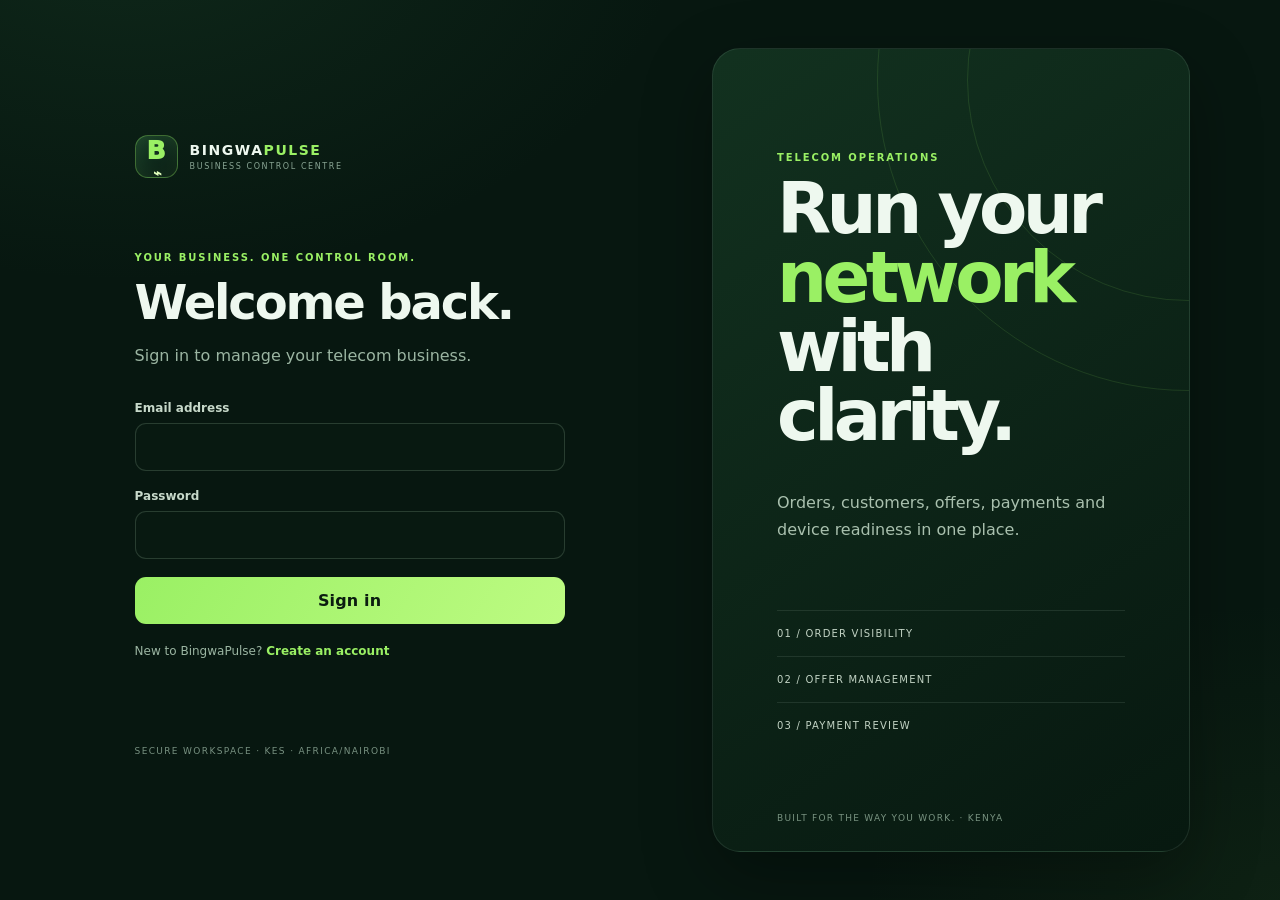
==== web/index.html @ 3e3c14e1 "Add SiteLink management navigation" ====
<!doctype html>
<html lang="en">
<head>
  <meta charset="utf-8">
  <meta name="viewport" content="width=device-width, initial-scale=1">
  <meta name="theme-color" content="#081c16">
  <meta name="description" content="BingwaPulse telecom business management dashboard">
  <title>BingwaPulse - Business Control Centre</title>
  <link rel="stylesheet" href="./app.css">
  <script type="module" src="./app.js"></script>
</head>
<body>
  <main id="authGate" class="auth-wrap">
    <section class="auth-card">
      <div class="brand"><div class="brand-icon">B<span>⌁</span></div><div><strong>BINGWA<span>PULSE</span></strong><small>BUSINESS CONTROL CENTRE</small></div></div>
      <p class="eyebrow">YOUR BUSINESS. ONE CONTROL ROOM.</p>
      <h1 id="authTitle">Welcome back.</h1>
      <p id="authDescription" class="muted">Sign in to manage your telecom business.</p>
      <form id="authForm" class="form-stack">
        <label>Email address<input id="authEmail" type="email" autocomplete="email" required></label>
        <label>Password<input id="authPassword" type="password" minlength="8" autocomplete="current-password" required></label>
        <button id="authSubmit" class="button primary wide" type="submit">Sign in</button>
      </form>
      <p class="auth-switch"><span id="authSwitchText">New to BingwaPulse?</span> <button id="authSwitch" class="text-button" type="button">Create an account</button></p>
      <p id="authMessage" class="form-message" role="status"></p>
      <p class="auth-foot">SECURE WORKSPACE · KES · AFRICA/NAIROBI</p>
    </section>
    <aside class="auth-aside">
      <span class="eyebrow">TELECOM OPERATIONS</span>
      <h2>Run your <em>network</em><br>with clarity.</h2>
      <p>Orders, customers, offers, payments and device readiness in one place.</p>
      <div class="aside-points"><span>01 / ORDER VISIBILITY</span><span>02 / OFFER MANAGEMENT</span><span>03 / PAYMENT REVIEW</span></div>
      <small>BUILT FOR THE WAY YOU WORK. · KENYA</small>
    </aside>
  </main>

  <section id="workspaceGate" class="workspace-wrap" hidden>
    <div class="workspace-card">
      <div class="brand"><div class="brand-icon">B<span>⌁</span></div><div><strong>BINGWA<span>PULSE</span></strong><small>BUSINESS CONTROL CENTRE</small></div></div>
      <p class="eyebrow">FIRST-TIME SETUP</p>
      <h1>Create your business workspace.</h1>
      <p class="muted">This creates your private business space in the existing BingwaPulse database. Your account becomes its owner.</p>
      <form id="workspaceForm" class="form-stack">
        <label>Business name<input id="businessName" type="text" minlength="2" maxlength="120" placeholder="Gabriel’s Internet Services" required></label>
        <button class="button primary wide" type="submit">Create business workspace</button>
      </form>
      <p id="workspaceMessage" class="form-message" role="status"></p>
      <button id="workspaceSignOut" class="text-button" type="button">Sign out</button>
    </div>
  </section>

  <div id="appShell" class="app-shell" hidden>
    <aside class="sidebar">
      <div class="brand sidebar-brand"><div class="brand-icon">B<span>⌁</span></div><div><strong>BINGWA<span>PULSE</span></strong><small>CONTROL CENTRE</small></div></div>
      <p class="side-label">WORKSPACE</p>
      <div id="sidebarBusiness" class="sidebar-business">Loading workspace…</div>
      <nav class="side-nav">
        <button class="nav-item active" data-page="overview">◫ <span>Overview</span></button>
        <button class="nav-item" data-page="orders">↗ <span>Orders</span><b id="navOrderCount">—</b></button>
        <button class="nav-item" data-page="offers">◇ <span>Offers</span></button>
        <button class="nav-item" data-page="customers">◎ <span>Customers</span></button>
        <button class="nav-item" data-page="payments">▤ <span>Payments</span></button>
        <button class="nav-item" data-page="automation">⌁ <span>Automation</span></button>
        <button class="nav-item" data-page="sitelinks">↗ <span>SiteLink</span></button>
      </nav>
      <div class="sidebar-bottom">
        <div class="security-note"><i></i><div><b>Protected workspace</b><small>Supabase access controls</small></div></div>
        <button id="signOutButton" class="signout-button" type="button">↪ Sign out</button>
        <small class="version">BINGWAPULSE WEB · 1.0</small>
      </div>
    </aside>
    <section class="main-column">
      <header class="topbar">
        <div><p class="eyebrow" id="pageEyebrow">BUSINESS OVERVIEW</p><h1 id="pageTitle">Overview</h1></div>
        <div class="topbar-right"><span class="connection-status"><i></i> DATABASE CONNECTED</span><span class="user-chip" id="userEmail">Account</span></div>
      </header>
      <main id="pageContent" class="page-content"><p class="muted">Loading your workspace…</p></main>
      <footer class="main-footer">BINGWAPULSE <span>PAYMENT EVIDENCE IS REVIEWED BEFORE FULFILMENT · NO AUTOMATIC USSD PURCHASES</span></footer>
    </section>
  </div>

  <dialog id="modal" class="modal"><form method="dialog" class="modal-x"><button aria-label="Close">×</button></form><div id="modalContent"></div></dialog>
  <div id="toast" class="toast" role="status" aria-live="polite"></div>
</body>
</html>
---- web/app.css ----
:root{color-scheme:dark;--bg:#071710;--panel:#0d2119;--panel2:#10271e;--line:rgba(197,229,205,.11);--text:#eef8ef;--muted:#9bb5a2;--green:#9af064;--lime:#c8fb83;--danger:#ff8f83;--amber:#f5c66b;--shadow:0 24px 70px rgba(0,0,0,.32);font-family:Inter,ui-sans-serif,system-ui,-apple-system,BlinkMacSystemFont,"Segoe UI",sans-serif}*{box-sizing:border-box}body{margin:0;min-height:100vh;background:radial-gradient(900px 600px at 10% -10%,rgba(50,118,72,.18),transparent 62%),radial-gradient(700px 500px at 100% 100%,rgba(93,151,59,.08),transparent 60%),var(--bg);color:var(--text)}button,input,select,textarea{font:inherit}button{cursor:pointer}button:disabled{cursor:not-allowed;opacity:.55}[hidden]{display:none!important}.muted{color:var(--muted);line-height:1.65}.eyebrow{font-size:10px;font-weight:800;letter-spacing:.19em;color:var(--green);margin:0 0 12px}.brand{display:flex;align-items:center;gap:12px}.brand-icon{width:43px;height:43px;border-radius:13px;background:linear-gradient(145deg,#173c27,#091a13);border:1px solid rgba(154,240,100,.36);display:grid;place-items:center;color:var(--green);font-weight:950;font-size:25px;position:relative;box-shadow:inset 0 0 18px rgba(154,240,100,.08)}.brand-icon span{font-size:14px;margin-left:2px;color:#e2ffbd}.brand strong{display:block;font-size:14px;letter-spacing:.11em}.brand strong span{color:var(--green)}.brand small{display:block;font-size:8px;letter-spacing:.2em;color:#88a493;margin-top:4px}.auth-wrap{min-height:100vh;display:grid;grid-template-columns:minmax(360px,520px) minmax(380px,1fr);gap:clamp(30px,8vw,120px);align-items:center;max-width:1380px;margin:auto;padding:48px clamp(24px,7vw,110px)}.auth-card{width:100%;max-width:430px;margin:auto}.auth-card .brand{margin-bottom:74px}.auth-card h1,.workspace-card h1{font-size:clamp(34px,4vw,48px);letter-spacing:-.045em;margin:0 0 12px;line-height:1.05}.auth-card>.eyebrow{margin-bottom:14px}.form-stack{display:grid;gap:18px;margin-top:32px}.form-stack label,.modal-form label{display:grid;gap:8px;color:#c7d9ca;font-size:12px;font-weight:650}.form-stack input,.modal-form input,.modal-form select,.modal-form textarea{width:100%;border:1px solid rgba(180,220,190,.18);background:#081911;color:var(--text);border-radius:11px;padding:14px 15px;outline:none;min-height:48px}.form-stack input:focus,.modal-form input:focus,.modal-form select:focus,.modal-form textarea:focus{border-color:var(--green);box-shadow:0 0 0 3px rgba(154,240,100,.08)}.button{border:0;border-radius:11px;padding:14px 18px;font-weight:850;letter-spacing:.01em;transition:transform .15s,filter .15s}.button:hover{filter:brightness(1.08);transform:translateY(-1px)}.primary{background:linear-gradient(120deg,var(--green),#bdfb82);color:#0b1d10}.wide{width:100%}.auth-switch{font-size:12px;color:var(--muted);margin-top:20px}.text-button{border:0;background:none;padding:0;color:var(--green);font-size:12px;font-weight:800}.form-message{min-height:18px;font-size:12px;color:var(--amber);line-height:1.5}.form-message.error{color:var(--danger)}.form-message.success{color:var(--green)}.auth-foot{margin-top:58px;font-size:9px;letter-spacing:.15em;color:#789181}.auth-aside{min-height:560px;align-self:stretch;border:1px solid var(--line);border-radius:28px;background:linear-gradient(145deg,rgba(20,54,34,.86),rgba(7,24,16,.86));padding:clamp(30px,5vw,70px);display:flex;flex-direction:column;justify-content:center;position:relative;overflow:hidden;box-shadow:var(--shadow)}.auth-aside:before,.auth-aside:after{content:"";position:absolute;border:1px solid rgba(154,240,100,.12);border-radius:50%;width:440px;height:440px;right:-220px;top:-190px}.auth-aside:after{width:620px;height:620px;right:-310px;top:-280px}.auth-aside>*{position:relative;z-index:1}.auth-aside h2{font-size:clamp(42px,5.5vw,76px);letter-spacing:-.065em;line-height:.98;margin:0 0 22px}.auth-aside h2 em{font-style:normal;color:var(--green)}.auth-aside>p:not(.eyebrow){color:#a9c0ae;max-width:360px;line-height:1.7}.aside-points{display:grid;gap:0;margin-top:50px;max-width:360px}.aside-points span{padding:17px 0;border-top:1px solid var(--line);font-size:10px;letter-spacing:.12em;color:#c2d3c4}.auth-aside>small{position:absolute;bottom:28px;left:clamp(30px,5vw,70px);font-size:9px;letter-spacing:.14em;color:#799381}.workspace-wrap{min-height:100vh;display:grid;place-items:center;padding:24px}.workspace-card{width:min(100%,480px);padding:38px;border:1px solid var(--line);border-radius:24px;background:linear-gradient(150deg,#10271d,#0a1b13);box-shadow:var(--shadow)}.workspace-card .brand{margin-bottom:52px}.workspace-card .eyebrow{margin-bottom:12px}.workspace-card .form-stack{margin-top:27px}.app-shell{min-height:100vh;display:grid;grid-template-columns:250px minmax(0,1fr)}.sidebar{position:sticky;top:0;height:100vh;min-height:620px;padding:28px 17px 20px;border-right:1px solid var(--line);background:rgba(5,20,13,.88);display:flex;flex-direction:column}.sidebar-brand{padding:0 5px 33px}.sidebar-brand .brand-icon{width:39px;height:39px}.sidebar-brand strong{font-size:12px}.sidebar-brand small{font-size:7px}.side-label{margin:0 7px 9px;color:#6f8977;font-size:9px;letter-spacing:.16em;font-weight:800}.sidebar-business{padding:11px 12px;border:1px solid var(--line);border-radius:9px;background:rgba(255,255,255,.025);font-size:12px;font-weight:750;overflow-wrap:anywhere;margin-bottom:27px}.side-nav{display:grid;gap:5px}.nav-item{display:flex;align-items:center;gap:13px;text-align:left;border:1px solid transparent;background:transparent;color:#9cb4a2;border-radius:10px;padding:12px 12px;font-size:12px;font-weight:650}.nav-item:hover{background:rgba(255,255,255,.035);color:var(--text)}.nav-item.active{background:linear-gradient(90deg,rgba(154,240,100,.14),rgba(154,240,100,.035));border-color:rgba(154,240,100,.12);color:var(--green)}.nav-item>span{flex:1}.nav-item b,.nav-item>span+ b{font-size:10px;color:#859e8c}.sidebar-bottom{margin-top:auto}.security-note{border:1px solid var(--line);background:rgba(255,255,255,.025);border-radius:10px;padding:12px;display:flex;align-items:center;gap:10px}.security-note i,.connection-status i{width:7px;height:7px;border-radius:50%;background:var(--green);box-shadow:0 0 12px rgba(154,240,100,.65)}.security-note b{display:block;font-size:10px}.security-note small{display:block;color:#809b89;font-size:9px;margin-top:4px}.signout-button{width:100%;margin-top:13px;text-align:left;background:none;border:0;color:#9eb6a4;padding:11px;font-size:11px}.signout-button:hover{color:var(--danger)}.version{display:block;color:#526d5b;font-size:8px;letter-spacing:.13em;padding:12px 11px}.main-column{min-width:0;display:flex;flex-direction:column;min-height:100vh}.topbar{height:102px;padding:0 clamp(22px,4vw,58px);border-bottom:1px solid var(--line);display:flex;align-items:center;justify-content:space-between;gap:20px;background:rgba(7,23,16,.45)}.topbar .eyebrow{margin-bottom:7px}.topbar h1{font-size:24px;margin:0;letter-spacing:-.04em}.topbar-right{display:flex;align-items:center;gap:20px}.connection-status{display:flex;align-items:center;gap:8px;color:#88a493;font-size:9px;letter-spacing:.12em;font-weight:800}.user-chip{display:flex;align-items:center;gap:9px;padding:8px 12px;border:1px solid var(--line);border-radius:30px;color:#c8dacb;font-size:10px;background:rgba(255,255,255,.025);max-width:250px;overflow:hidden;text-overflow:ellipsis}.page-content{padding:clamp(20px,3vw,40px) clamp(20px,4vw,58px);flex:1;min-width:0}.main-footer{padding:17px clamp(22px,4vw,58px);border-top:1px solid var(--line);color:#708a78;display:flex;align-items:center;justify-content:space-between;gap:18px;font-size:8px;letter-spacing:.13em}.main-footer span{text-align:right}.stat-grid{display:grid;grid-template-columns:repeat(4,minmax(0,1fr));gap:14px}.stat-card,.panel,.table-panel{border:1px solid var(--line);border-radius:15px;background:linear-gradient(145deg,rgba(16,40,29,.88),rgba(9,26,18,.9));box-shadow:0 12px 36px rgba(0,0,0,.12)}.stat-card{padding:20px}.stat-label{font-size:9px;letter-spacing:.13em;color:#91aa98;font-weight:800}.stat-value{font-size:30px;letter-spacing:-.05em;font-weight:800;margin-top:12px}.stat-note{font-size:10px;color:#789181;margin-top:6px}.section-heading{display:flex;justify-content:space-between;align-items:end;gap:18px;margin:31px 0 14px}.section-heading h2,.panel h2{font-size:16px;margin:0;letter-spacing:-.025em}.section-heading p{font-size:11px;color:var(--muted);margin:6px 0 0}.panel{padding:20px;margin-top:18px}.panel-head{display:flex;align-items:center;justify-content:space-between;gap:12px;margin-bottom:16px}.panel-head p{margin:6px 0 0;color:var(--muted);font-size:11px}.button.small{padding:10px 13px;font-size:10px}.button.outline{background:transparent;border:1px solid rgba(154,240,100,.28);color:var(--green)}.button.subtle{background:rgba(255,255,255,.05);border:1px solid var(--line);color:#cfdecf}.table-panel{overflow:hidden;margin-top:16px}.table-top{padding:19px 20px 13px;display:flex;justify-content:space-between;align-items:center;gap:12px}.table-top h2{font-size:14px;margin:0}.table-top p{font-size:10px;color:var(--muted);margin:5px 0 0}.table-scroll{width:100%;overflow:auto}table{border-collapse:collapse;width:100%;min-width:620px;text-align:left}th{font-size:8px;letter-spacing:.13em;color:#809a88;text-transform:uppercase;font-weight:800;padding:11px 16px;border-top:1px solid var(--line);border-bottom:1px solid var(--line);white-space:nowrap}td{font-size:10px;color:#d2e1d3;padding:13px 16px;border-bottom:1px solid rgba(197,229,205,.07);white-space:nowrap}tbody tr:last-child td{border-bottom:0}tbody tr:hover{background:rgba(255,255,255,.02)}.pill{display:inline-flex;align-items:center;gap:6px;border-radius:30px;padding:5px 8px;background:rgba(255,255,255,.055);border:1px solid var(--line);font-size:8px;text-transform:uppercase;letter-spacing:.06em;color:#c8d9ca}.pill.good{color:var(--green);border-color:rgba(154,240,100,.2);background:rgba(154,240,100,.07)}.pill.warn{color:var(--amber);border-color:rgba(245,198,107,.2);background:rgba(245,198,107,.07)}.pill.bad{color:var(--danger);border-color:rgba(255,143,131,.2);background:rgba(255,143,131,.07)}.empty-state{padding:38px 20px;text-align:center;color:#89a28f;font-size:11px}.empty-state b{display:block;color:#d7e7d9;font-size:13px;margin-bottom:7px}.notice{border:1px solid rgba(245,198,107,.19);background:rgba(245,198,107,.055);border-radius:12px;padding:14px 16px;margin:16px 0;color:#dfc991;font-size:10px;line-height:1.6}.notice strong{color:#f5d892}.notice.safe{border-color:rgba(154,240,100,.16);background:rgba(154,240,100,.045);color:#a9c7a8}.action-row{display:flex;flex-wrap:wrap;gap:9px}.two-col{display:grid;grid-template-columns:repeat(2,minmax(0,1fr));gap:15px}.modal{width:min(100% - 30px,490px);border:1px solid rgba(180,220,190,.19);border-radius:18px;background:#0c2117;color:var(--text);padding:26px;box-shadow:var(--shadow)}.modal::backdrop{background:rgba(0,0,0,.68);backdrop-filter:blur(5px)}.modal-x{display:flex;justify-content:end;margin:-12px -12px 8px}.modal-x button{background:transparent;border:0;color:#94ad9a;font-size:26px}.modal h2{margin:0 0 8px;font-size:21px}.modal>div>p{font-size:11px;color:var(--muted);line-height:1.6}.modal-form{display:grid;gap:14px;margin-top:20px}.modal-form .button{margin-top:4px}.toast{position:fixed;bottom:24px;right:24px;max-width:min(90vw,400px);padding:13px 17px;border-radius:11px;background:#193b26;border:1px solid rgba(154,240,100,.3);color:#e9f8e8;font-size:11px;box-shadow:var(--shadow);opacity:0;transform:translateY(12px);transition:.2s;pointer-events:none;z-index:10}.toast.visible{opacity:1;transform:translateY(0)}.loading-line{padding:40px;color:var(--muted);font-size:12px}.loader{display:inline-block;width:8px;height:8px;border-radius:50%;background:var(--green);margin-right:10px;box-shadow:0 0 14px var(--green)}.empty-note{font-size:10px;color:#809a88;line-height:1.6}.key-value{display:grid;grid-template-columns:150px 1fr;gap:12px;padding:11px 0;border-bottom:1px solid var(--line);font-size:10px}.key-value span:first-child{color:#809a88}.key-value span:last-child{color:#d9e7da;overflow-wrap:anywhere}.count-line{font-size:11px;color:#9ab39e;margin-top:12px}.muted-link{color:var(--green);text-decoration:none}.muted-link:hover{text-decoration:underline}
@media(max-width:1050px){.stat-grid{grid-template-columns:repeat(2,minmax(0,1fr))}.app-shell{grid-template-columns:215px minmax(0,1fr)}.sidebar{padding-inline:13px}.topbar-right{gap:10px}.connection-status{display:none}}
@media(max-width:760px){.auth-wrap{grid-template-columns:1fr;padding:28px 20px}.auth-card{max-width:460px}.auth-card .brand{margin-bottom:45px}.auth-aside{display:none}.auth-foot{margin-top:35px}.app-shell{display:flex;flex-direction:column}.sidebar{position:relative;height:auto;min-height:0;padding:13px 15px;border-right:0;border-bottom:1px solid var(--line)}.sidebar-brand{padding:0 3px 12px}.sidebar-brand .brand-icon{width:32px;height:32px;font-size:20px}.sidebar-brand strong{font-size:11px}.sidebar-brand small{font-size:7px}.side-label,.sidebar-business,.sidebar-bottom{display:none}.side-nav{display:flex;gap:5px;overflow-x:auto;padding-bottom:2px}.nav-item{flex:0 0 auto;padding:9px 11px;font-size:10px;gap:7px}.nav-item b{display:none}.topbar{height:auto;min-height:82px;padding:16px 18px}.topbar h1{font-size:21px}.topbar .eyebrow{font-size:8px}.topbar-right{display:none}.page-content{padding:19px 15px 30px}.main-footer{padding:13px 15px;align-items:flex-start;line-height:1.5}.main-footer span{max-width:70%}.stat-card{padding:15px}.stat-value{font-size:25px}.panel{padding:15px}.section-heading{align-items:flex-start}.two-col{grid-template-columns:1fr}.workspace-card{padding:27px 22px}.key-value{grid-template-columns:110px 1fr}}
@media(max-width:420px){.stat-grid{gap:9px}.stat-card{padding:12px}.stat-label{font-size:8px}.stat-value{font-size:22px}.section-heading{flex-direction:column}.button.small{padding:9px 10px}.nav-item{font-size:9px;padding:8px}.auth-card h1{font-size:35px}}
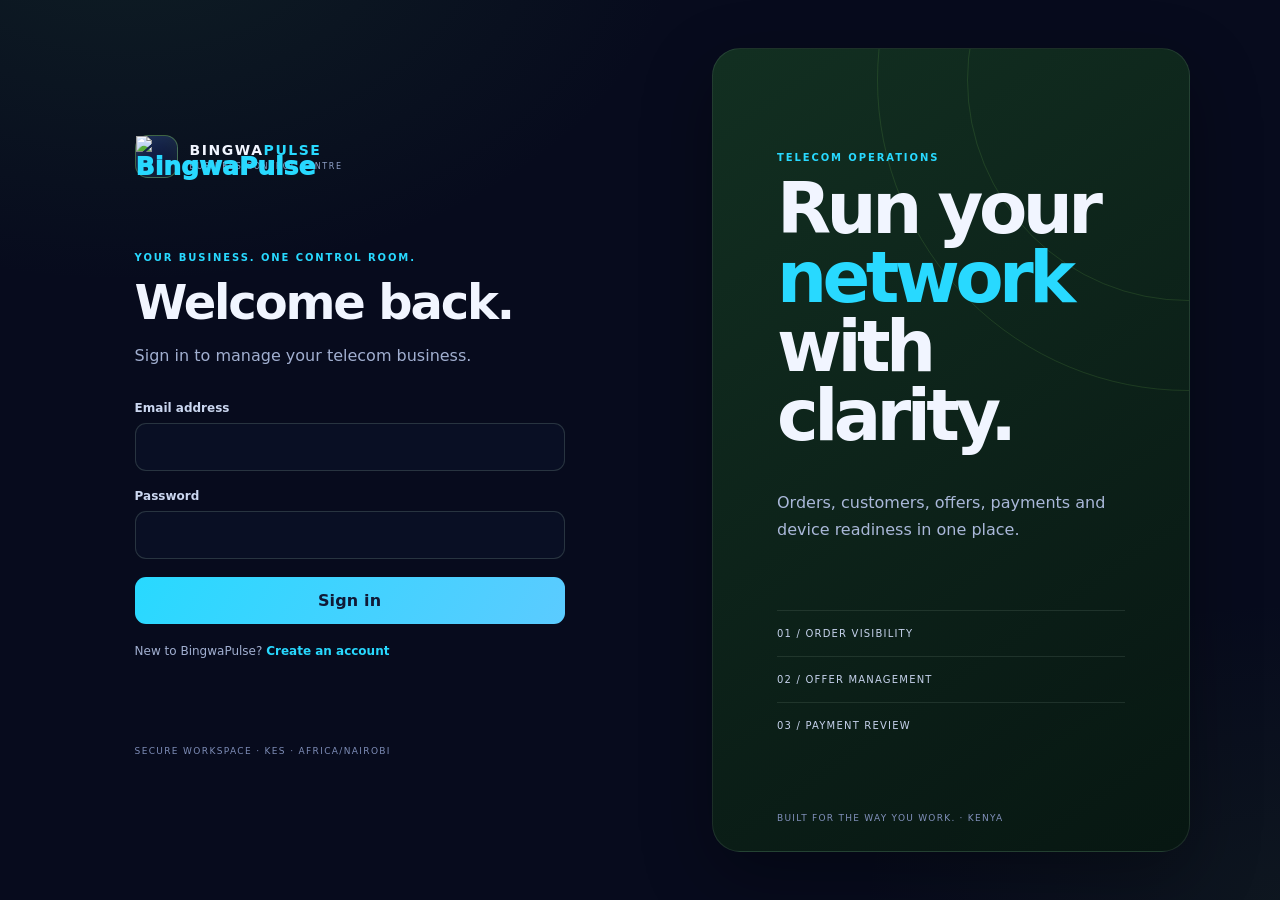
==== commit e159638b: "Update BingwaPulse web brand and theme color" ====
--- a/web/index.html
+++ b/web/index.html
@@ -3,7 +3,7 @@
 <head>
   <meta charset="utf-8">
   <meta name="viewport" content="width=device-width, initial-scale=1">
-  <meta name="theme-color" content="#081c16">
+  <meta name="theme-color" content="#070B1D">
   <meta name="description" content="BingwaPulse telecom business management dashboard">
   <title>BingwaPulse - Business Control Centre</title>
   <link rel="stylesheet" href="./app.css">
@@ -12,7 +12,7 @@
 <body>
   <main id="authGate" class="auth-wrap">
     <section class="auth-card">
-      <div class="brand"><div class="brand-icon">B<span>⌁</span></div><div><strong>BINGWA<span>PULSE</span></strong><small>BUSINESS CONTROL CENTRE</small></div></div>
+      <div class="brand"><div class="brand-icon"><img src="./icon.png" alt="BingwaPulse"></div><div><strong>BINGWA<span>PULSE</span></strong><small>BUSINESS CONTROL CENTRE</small></div></div>
       <p class="eyebrow">YOUR BUSINESS. ONE CONTROL ROOM.</p>
       <h1 id="authTitle">Welcome back.</h1>
       <p id="authDescription" class="muted">Sign in to manage your telecom business.</p>
--- a/web/app.css
+++ b/web/app.css
@@ -1,4 +1,4 @@
-:root{color-scheme:dark;--bg:#071710;--panel:#0d2119;--panel2:#10271e;--line:rgba(197,229,205,.11);--text:#eef8ef;--muted:#9bb5a2;--green:#9af064;--lime:#c8fb83;--danger:#ff8f83;--amber:#f5c66b;--shadow:0 24px 70px rgba(0,0,0,.32);font-family:Inter,ui-sans-serif,system-ui,-apple-system,BlinkMacSystemFont,"Segoe UI",sans-serif}*{box-sizing:border-box}body{margin:0;min-height:100vh;background:radial-gradient(900px 600px at 10% -10%,rgba(50,118,72,.18),transparent 62%),radial-gradient(700px 500px at 100% 100%,rgba(93,151,59,.08),transparent 60%),var(--bg);color:var(--text)}button,input,select,textarea{font:inherit}button{cursor:pointer}button:disabled{cursor:not-allowed;opacity:.55}[hidden]{display:none!important}.muted{color:var(--muted);line-height:1.65}.eyebrow{font-size:10px;font-weight:800;letter-spacing:.19em;color:var(--green);margin:0 0 12px}.brand{display:flex;align-items:center;gap:12px}.brand-icon{width:43px;height:43px;border-radius:13px;background:linear-gradient(145deg,#173c27,#091a13);border:1px solid rgba(154,240,100,.36);display:grid;place-items:center;color:var(--green);font-weight:950;font-size:25px;position:relative;box-shadow:inset 0 0 18px rgba(154,240,100,.08)}.brand-icon span{font-size:14px;margin-left:2px;color:#e2ffbd}.brand strong{display:block;font-size:14px;letter-spacing:.11em}.brand strong span{color:var(--green)}.brand small{display:block;font-size:8px;letter-spacing:.2em;color:#88a493;margin-top:4px}.auth-wrap{min-height:100vh;display:grid;grid-template-columns:minmax(360px,520px) minmax(380px,1fr);gap:clamp(30px,8vw,120px);align-items:center;max-width:1380px;margin:auto;padding:48px clamp(24px,7vw,110px)}.auth-card{width:100%;max-width:430px;margin:auto}.auth-card .brand{margin-bottom:74px}.auth-card h1,.workspace-card h1{font-size:clamp(34px,4vw,48px);letter-spacing:-.045em;margin:0 0 12px;line-height:1.05}.auth-card>.eyebrow{margin-bottom:14px}.form-stack{display:grid;gap:18px;margin-top:32px}.form-stack label,.modal-form label{display:grid;gap:8px;color:#c7d9ca;font-size:12px;font-weight:650}.form-stack input,.modal-form input,.modal-form select,.modal-form textarea{width:100%;border:1px solid rgba(180,220,190,.18);background:#081911;color:var(--text);border-radius:11px;padding:14px 15px;outline:none;min-height:48px}.form-stack input:focus,.modal-form input:focus,.modal-form select:focus,.modal-form textarea:focus{border-color:var(--green);box-shadow:0 0 0 3px rgba(154,240,100,.08)}.button{border:0;border-radius:11px;padding:14px 18px;font-weight:850;letter-spacing:.01em;transition:transform .15s,filter .15s}.button:hover{filter:brightness(1.08);transform:translateY(-1px)}.primary{background:linear-gradient(120deg,var(--green),#bdfb82);color:#0b1d10}.wide{width:100%}.auth-switch{font-size:12px;color:var(--muted);margin-top:20px}.text-button{border:0;background:none;padding:0;color:var(--green);font-size:12px;font-weight:800}.form-message{min-height:18px;font-size:12px;color:var(--amber);line-height:1.5}.form-message.error{color:var(--danger)}.form-message.success{color:var(--green)}.auth-foot{margin-top:58px;font-size:9px;letter-spacing:.15em;color:#789181}.auth-aside{min-height:560px;align-self:stretch;border:1px solid var(--line);border-radius:28px;background:linear-gradient(145deg,rgba(20,54,34,.86),rgba(7,24,16,.86));padding:clamp(30px,5vw,70px);display:flex;flex-direction:column;justify-content:center;position:relative;overflow:hidden;box-shadow:var(--shadow)}.auth-aside:before,.auth-aside:after{content:"";position:absolute;border:1px solid rgba(154,240,100,.12);border-radius:50%;width:440px;height:440px;right:-220px;top:-190px}.auth-aside:after{width:620px;height:620px;right:-310px;top:-280px}.auth-aside>*{position:relative;z-index:1}.auth-aside h2{font-size:clamp(42px,5.5vw,76px);letter-spacing:-.065em;line-height:.98;margin:0 0 22px}.auth-aside h2 em{font-style:normal;color:var(--green)}.auth-aside>p:not(.eyebrow){color:#a9c0ae;max-width:360px;line-height:1.7}.aside-points{display:grid;gap:0;margin-top:50px;max-width:360px}.aside-points span{padding:17px 0;border-top:1px solid var(--line);font-size:10px;letter-spacing:.12em;color:#c2d3c4}.auth-aside>small{position:absolute;bottom:28px;left:clamp(30px,5vw,70px);font-size:9px;letter-spacing:.14em;color:#799381}.workspace-wrap{min-height:100vh;display:grid;place-items:center;padding:24px}.workspace-card{width:min(100%,480px);padding:38px;border:1px solid var(--line);border-radius:24px;background:linear-gradient(150deg,#10271d,#0a1b13);box-shadow:var(--shadow)}.workspace-card .brand{margin-bottom:52px}.workspace-card .eyebrow{margin-bottom:12px}.workspace-card .form-stack{margin-top:27px}.app-shell{min-height:100vh;display:grid;grid-template-columns:250px minmax(0,1fr)}.sidebar{position:sticky;top:0;height:100vh;min-height:620px;padding:28px 17px 20px;border-right:1px solid var(--line);background:rgba(5,20,13,.88);display:flex;flex-direction:column}.sidebar-brand{padding:0 5px 33px}.sidebar-brand .brand-icon{width:39px;height:39px}.sidebar-brand strong{font-size:12px}.sidebar-brand small{font-size:7px}.side-label{margin:0 7px 9px;color:#6f8977;font-size:9px;letter-spacing:.16em;font-weight:800}.sidebar-business{padding:11px 12px;border:1px solid var(--line);border-radius:9px;background:rgba(255,255,255,.025);font-size:12px;font-weight:750;overflow-wrap:anywhere;margin-bottom:27px}.side-nav{display:grid;gap:5px}.nav-item{display:flex;align-items:center;gap:13px;text-align:left;border:1px solid transparent;background:transparent;color:#9cb4a2;border-radius:10px;padding:12px 12px;font-size:12px;font-weight:650}.nav-item:hover{background:rgba(255,255,255,.035);color:var(--text)}.nav-item.active{background:linear-gradient(90deg,rgba(154,240,100,.14),rgba(154,240,100,.035));border-color:rgba(154,240,100,.12);color:var(--green)}.nav-item>span{flex:1}.nav-item b,.nav-item>span+ b{font-size:10px;color:#859e8c}.sidebar-bottom{margin-top:auto}.security-note{border:1px solid var(--line);background:rgba(255,255,255,.025);border-radius:10px;padding:12px;display:flex;align-items:center;gap:10px}.security-note i,.connection-status i{width:7px;height:7px;border-radius:50%;background:var(--green);box-shadow:0 0 12px rgba(154,240,100,.65)}.security-note b{display:block;font-size:10px}.security-note small{display:block;color:#809b89;font-size:9px;margin-top:4px}.signout-button{width:100%;margin-top:13px;text-align:left;background:none;border:0;color:#9eb6a4;padding:11px;font-size:11px}.signout-button:hover{color:var(--danger)}.version{display:block;color:#526d5b;font-size:8px;letter-spacing:.13em;padding:12px 11px}.main-column{min-width:0;display:flex;flex-direction:column;min-height:100vh}.topbar{height:102px;padding:0 clamp(22px,4vw,58px);border-bottom:1px solid var(--line);display:flex;align-items:center;justify-content:space-between;gap:20px;background:rgba(7,23,16,.45)}.topbar .eyebrow{margin-bottom:7px}.topbar h1{font-size:24px;margin:0;letter-spacing:-.04em}.topbar-right{display:flex;align-items:center;gap:20px}.connection-status{display:flex;align-items:center;gap:8px;color:#88a493;font-size:9px;letter-spacing:.12em;font-weight:800}.user-chip{display:flex;align-items:center;gap:9px;padding:8px 12px;border:1px solid var(--line);border-radius:30px;color:#c8dacb;font-size:10px;background:rgba(255,255,255,.025);max-width:250px;overflow:hidden;text-overflow:ellipsis}.page-content{padding:clamp(20px,3vw,40px) clamp(20px,4vw,58px);flex:1;min-width:0}.main-footer{padding:17px clamp(22px,4vw,58px);border-top:1px solid var(--line);color:#708a78;display:flex;align-items:center;justify-content:space-between;gap:18px;font-size:8px;letter-spacing:.13em}.main-footer span{text-align:right}.stat-grid{display:grid;grid-template-columns:repeat(4,minmax(0,1fr));gap:14px}.stat-card,.panel,.table-panel{border:1px solid var(--line);border-radius:15px;background:linear-gradient(145deg,rgba(16,40,29,.88),rgba(9,26,18,.9));box-shadow:0 12px 36px rgba(0,0,0,.12)}.stat-card{padding:20px}.stat-label{font-size:9px;letter-spacing:.13em;color:#91aa98;font-weight:800}.stat-value{font-size:30px;letter-spacing:-.05em;font-weight:800;margin-top:12px}.stat-note{font-size:10px;color:#789181;margin-top:6px}.section-heading{display:flex;justify-content:space-between;align-items:end;gap:18px;margin:31px 0 14px}.section-heading h2,.panel h2{font-size:16px;margin:0;letter-spacing:-.025em}.section-heading p{font-size:11px;color:var(--muted);margin:6px 0 0}.panel{padding:20px;margin-top:18px}.panel-head{display:flex;align-items:center;justify-content:space-between;gap:12px;margin-bottom:16px}.panel-head p{margin:6px 0 0;color:var(--muted);font-size:11px}.button.small{padding:10px 13px;font-size:10px}.button.outline{background:transparent;border:1px solid rgba(154,240,100,.28);color:var(--green)}.button.subtle{background:rgba(255,255,255,.05);border:1px solid var(--line);color:#cfdecf}.table-panel{overflow:hidden;margin-top:16px}.table-top{padding:19px 20px 13px;display:flex;justify-content:space-between;align-items:center;gap:12px}.table-top h2{font-size:14px;margin:0}.table-top p{font-size:10px;color:var(--muted);margin:5px 0 0}.table-scroll{width:100%;overflow:auto}table{border-collapse:collapse;width:100%;min-width:620px;text-align:left}th{font-size:8px;letter-spacing:.13em;color:#809a88;text-transform:uppercase;font-weight:800;padding:11px 16px;border-top:1px solid var(--line);border-bottom:1px solid var(--line);white-space:nowrap}td{font-size:10px;color:#d2e1d3;padding:13px 16px;border-bottom:1px solid rgba(197,229,205,.07);white-space:nowrap}tbody tr:last-child td{border-bottom:0}tbody tr:hover{background:rgba(255,255,255,.02)}.pill{display:inline-flex;align-items:center;gap:6px;border-radius:30px;padding:5px 8px;background:rgba(255,255,255,.055);border:1px solid var(--line);font-size:8px;text-transform:uppercase;letter-spacing:.06em;color:#c8d9ca}.pill.good{color:var(--green);border-color:rgba(154,240,100,.2);background:rgba(154,240,100,.07)}.pill.warn{color:var(--amber);border-color:rgba(245,198,107,.2);background:rgba(245,198,107,.07)}.pill.bad{color:var(--danger);border-color:rgba(255,143,131,.2);background:rgba(255,143,131,.07)}.empty-state{padding:38px 20px;text-align:center;color:#89a28f;font-size:11px}.empty-state b{display:block;color:#d7e7d9;font-size:13px;margin-bottom:7px}.notice{border:1px solid rgba(245,198,107,.19);background:rgba(245,198,107,.055);border-radius:12px;padding:14px 16px;margin:16px 0;color:#dfc991;font-size:10px;line-height:1.6}.notice strong{color:#f5d892}.notice.safe{border-color:rgba(154,240,100,.16);background:rgba(154,240,100,.045);color:#a9c7a8}.action-row{display:flex;flex-wrap:wrap;gap:9px}.two-col{display:grid;grid-template-columns:repeat(2,minmax(0,1fr));gap:15px}.modal{width:min(100% - 30px,490px);border:1px solid rgba(180,220,190,.19);border-radius:18px;background:#0c2117;color:var(--text);padding:26px;box-shadow:var(--shadow)}.modal::backdrop{background:rgba(0,0,0,.68);backdrop-filter:blur(5px)}.modal-x{display:flex;justify-content:end;margin:-12px -12px 8px}.modal-x button{background:transparent;border:0;color:#94ad9a;font-size:26px}.modal h2{margin:0 0 8px;font-size:21px}.modal>div>p{font-size:11px;color:var(--muted);line-height:1.6}.modal-form{display:grid;gap:14px;margin-top:20px}.modal-form .button{margin-top:4px}.toast{position:fixed;bottom:24px;right:24px;max-width:min(90vw,400px);padding:13px 17px;border-radius:11px;background:#193b26;border:1px solid rgba(154,240,100,.3);color:#e9f8e8;font-size:11px;box-shadow:var(--shadow);opacity:0;transform:translateY(12px);transition:.2s;pointer-events:none;z-index:10}.toast.visible{opacity:1;transform:translateY(0)}.loading-line{padding:40px;color:var(--muted);font-size:12px}.loader{display:inline-block;width:8px;height:8px;border-radius:50%;background:var(--green);margin-right:10px;box-shadow:0 0 14px var(--green)}.empty-note{font-size:10px;color:#809a88;line-height:1.6}.key-value{display:grid;grid-template-columns:150px 1fr;gap:12px;padding:11px 0;border-bottom:1px solid var(--line);font-size:10px}.key-value span:first-child{color:#809a88}.key-value span:last-child{color:#d9e7da;overflow-wrap:anywhere}.count-line{font-size:11px;color:#9ab39e;margin-top:12px}.muted-link{color:var(--green);text-decoration:none}.muted-link:hover{text-decoration:underline}
+:root{color-scheme:dark;--bg:#070B1D;--panel:#0E1833;--panel2:#151F42;--line:rgba(197,229,205,.11);--text:#F1F5FF;--muted:#A1AFD0;--accent:#28D9FF;--lime:#A78BFA;--danger:#FF777F;--amber:#FFC66D;--shadow:0 24px 70px rgba(0,0,0,.32);font-family:Inter,ui-sans-serif,system-ui,-apple-system,BlinkMacSystemFont,"Segoe UI",sans-serif}*{box-sizing:border-box}body{margin:0;min-height:100vh;background:radial-gradient(900px 600px at 10% -10%,rgba(50,118,72,.18),transparent 62%),radial-gradient(700px 500px at 100% 100%,rgba(93,151,59,.08),transparent 60%),var(--bg);color:var(--text)}button,input,select,textarea{font:inherit}button{cursor:pointer}button:disabled{cursor:not-allowed;opacity:.55}[hidden]{display:none!important}.muted{color:var(--muted);line-height:1.65}.eyebrow{font-size:10px;font-weight:800;letter-spacing:.19em;color:var(--accent);margin:0 0 12px}.brand{display:flex;align-items:center;gap:12px}.brand-icon{width:43px;height:43px;border-radius:13px;background:linear-gradient(145deg,#1A2B5C,#0A1027);border:1px solid rgba(154,240,100,.36);display:grid;place-items:center;color:var(--accent);font-weight:950;font-size:25px;position:relative;box-shadow:inset 0 0 18px rgba(154,240,100,.08)}.brand-icon span{font-size:14px;margin-left:2px;color:#D4E8FF}.brand strong{display:block;font-size:14px;letter-spacing:.11em}.brand strong span{color:var(--accent)}.brand small{display:block;font-size:8px;letter-spacing:.2em;color:#8FA1C8;margin-top:4px}.auth-wrap{min-height:100vh;display:grid;grid-template-columns:minmax(360px,520px) minmax(380px,1fr);gap:clamp(30px,8vw,120px);align-items:center;max-width:1380px;margin:auto;padding:48px clamp(24px,7vw,110px)}.auth-card{width:100%;max-width:430px;margin:auto}.auth-card .brand{margin-bottom:74px}.auth-card h1,.workspace-card h1{font-size:clamp(34px,4vw,48px);letter-spacing:-.045em;margin:0 0 12px;line-height:1.05}.auth-card>.eyebrow{margin-bottom:14px}.form-stack{display:grid;gap:18px;margin-top:32px}.form-stack label,.modal-form label{display:grid;gap:8px;color:#CBD7F0;font-size:12px;font-weight:650}.form-stack input,.modal-form input,.modal-form select,.modal-form textarea{width:100%;border:1px solid rgba(180,220,190,.18);background:#090F24;color:var(--text);border-radius:11px;padding:14px 15px;outline:none;min-height:48px}.form-stack input:focus,.modal-form input:focus,.modal-form select:focus,.modal-form textarea:focus{border-color:var(--accent);box-shadow:0 0 0 3px rgba(154,240,100,.08)}.button{border:0;border-radius:11px;padding:14px 18px;font-weight:850;letter-spacing:.01em;transition:transform .15s,filter .15s}.button:hover{filter:brightness(1.08);transform:translateY(-1px)}.primary{background:linear-gradient(120deg,var(--accent),#5BCBFF);color:#101A36}.wide{width:100%}.auth-switch{font-size:12px;color:var(--muted);margin-top:20px}.text-button{border:0;background:none;padding:0;color:var(--accent);font-size:12px;font-weight:800}.form-message{min-height:18px;font-size:12px;color:var(--amber);line-height:1.5}.form-message.error{color:var(--danger)}.form-message.success{color:var(--accent)}.auth-foot{margin-top:58px;font-size:9px;letter-spacing:.15em;color:#7E8DB7}.auth-aside{min-height:560px;align-self:stretch;border:1px solid var(--line);border-radius:28px;background:linear-gradient(145deg,rgba(20,54,34,.86),rgba(7,24,16,.86));padding:clamp(30px,5vw,70px);display:flex;flex-direction:column;justify-content:center;position:relative;overflow:hidden;box-shadow:var(--shadow)}.auth-aside:before,.auth-aside:after{content:"";position:absolute;border:1px solid rgba(154,240,100,.12);border-radius:50%;width:440px;height:440px;right:-220px;top:-190px}.auth-aside:after{width:620px;height:620px;right:-310px;top:-280px}.auth-aside>*{position:relative;z-index:1}.auth-aside h2{font-size:clamp(42px,5.5vw,76px);letter-spacing:-.065em;line-height:.98;margin:0 0 22px}.auth-aside h2 em{font-style:normal;color:var(--accent)}.auth-aside>p:not(.eyebrow){color:#AAB8D9;max-width:360px;line-height:1.7}.aside-points{display:grid;gap:0;margin-top:50px;max-width:360px}.aside-points span{padding:17px 0;border-top:1px solid var(--line);font-size:10px;letter-spacing:.12em;color:#C6D2EC}.auth-aside>small{position:absolute;bottom:28px;left:clamp(30px,5vw,70px);font-size:9px;letter-spacing:.14em;color:#8291BC}.workspace-wrap{min-height:100vh;display:grid;place-items:center;padding:24px}.workspace-card{width:min(100%,480px);padding:38px;border:1px solid var(--line);border-radius:24px;background:linear-gradient(150deg,#141F40,#0B1129);box-shadow:var(--shadow)}.workspace-card .brand{margin-bottom:52px}.workspace-card .eyebrow{margin-bottom:12px}.workspace-card .form-stack{margin-top:27px}.app-shell{min-height:100vh;display:grid;grid-template-columns:250px minmax(0,1fr)}.sidebar{position:sticky;top:0;height:100vh;min-height:620px;padding:28px 17px 20px;border-right:1px solid var(--line);background:rgba(5,20,13,.88);display:flex;flex-direction:column}.sidebar-brand{padding:0 5px 33px}.sidebar-brand .brand-icon{width:39px;height:39px}.sidebar-brand strong{font-size:12px}.sidebar-brand small{font-size:7px}.side-label{margin:0 7px 9px;color:#7182B0;font-size:9px;letter-spacing:.16em;font-weight:800}.sidebar-business{padding:11px 12px;border:1px solid var(--line);border-radius:9px;background:rgba(255,255,255,.025);font-size:12px;font-weight:750;overflow-wrap:anywhere;margin-bottom:27px}.side-nav{display:grid;gap:5px}.nav-item{display:flex;align-items:center;gap:13px;text-align:left;border:1px solid transparent;background:transparent;color:#A0AED0;border-radius:10px;padding:12px 12px;font-size:12px;font-weight:650}.nav-item:hover{background:rgba(255,255,255,.035);color:var(--text)}.nav-item.active{background:linear-gradient(90deg,rgba(154,240,100,.14),rgba(154,240,100,.035));border-color:rgba(154,240,100,.12);color:var(--accent)}.nav-item>span{flex:1}.nav-item b,.nav-item>span+ b{font-size:10px;color:#8A9BC4}.sidebar-bottom{margin-top:auto}.security-note{border:1px solid var(--line);background:rgba(255,255,255,.025);border-radius:10px;padding:12px;display:flex;align-items:center;gap:10px}.security-note i,.connection-status i{width:7px;height:7px;border-radius:50%;background:var(--accent);box-shadow:0 0 12px rgba(154,240,100,.65)}.security-note b{display:block;font-size:10px}.security-note small{display:block;color:#8594BD;font-size:9px;margin-top:4px}.signout-button{width:100%;margin-top:13px;text-align:left;background:none;border:0;color:#A2B0D2;padding:11px;font-size:11px}.signout-button:hover{color:var(--danger)}.version{display:block;color:#52648E;font-size:8px;letter-spacing:.13em;padding:12px 11px}.main-column{min-width:0;display:flex;flex-direction:column;min-height:100vh}.topbar{height:102px;padding:0 clamp(22px,4vw,58px);border-bottom:1px solid var(--line);display:flex;align-items:center;justify-content:space-between;gap:20px;background:rgba(7,23,16,.45)}.topbar .eyebrow{margin-bottom:7px}.topbar h1{font-size:24px;margin:0;letter-spacing:-.04em}.topbar-right{display:flex;align-items:center;gap:20px}.connection-status{display:flex;align-items:center;gap:8px;color:#8FA1C8;font-size:9px;letter-spacing:.12em;font-weight:800}.user-chip{display:flex;align-items:center;gap:9px;padding:8px 12px;border:1px solid var(--line);border-radius:30px;color:#CDD9F2;font-size:10px;background:rgba(255,255,255,.025);max-width:250px;overflow:hidden;text-overflow:ellipsis}.page-content{padding:clamp(20px,3vw,40px) clamp(20px,4vw,58px);flex:1;min-width:0}.main-footer{padding:17px clamp(22px,4vw,58px);border-top:1px solid var(--line);color:#7282B2;display:flex;align-items:center;justify-content:space-between;gap:18px;font-size:8px;letter-spacing:.13em}.main-footer span{text-align:right}.stat-grid{display:grid;grid-template-columns:repeat(4,minmax(0,1fr));gap:14px}.stat-card,.panel,.table-panel{border:1px solid var(--line);border-radius:15px;background:linear-gradient(145deg,rgba(16,40,29,.88),rgba(9,26,18,.9));box-shadow:0 12px 36px rgba(0,0,0,.12)}.stat-card{padding:20px}.stat-label{font-size:9px;letter-spacing:.13em;color:#93A4C8;font-weight:800}.stat-value{font-size:30px;letter-spacing:-.05em;font-weight:800;margin-top:12px}.stat-note{font-size:10px;color:#7E8DB7;margin-top:6px}.section-heading{display:flex;justify-content:space-between;align-items:end;gap:18px;margin:31px 0 14px}.section-heading h2,.panel h2{font-size:16px;margin:0;letter-spacing:-.025em}.section-heading p{font-size:11px;color:var(--muted);margin:6px 0 0}.panel{padding:20px;margin-top:18px}.panel-head{display:flex;align-items:center;justify-content:space-between;gap:12px;margin-bottom:16px}.panel-head p{margin:6px 0 0;color:var(--muted);font-size:11px}.button.small{padding:10px 13px;font-size:10px}.button.outline{background:transparent;border:1px solid rgba(154,240,100,.28);color:var(--accent)}.button.subtle{background:rgba(255,255,255,.05);border:1px solid var(--line);color:#D2DDF5}.table-panel{overflow:hidden;margin-top:16px}.table-top{padding:19px 20px 13px;display:flex;justify-content:space-between;align-items:center;gap:12px}.table-top h2{font-size:14px;margin:0}.table-top p{font-size:10px;color:var(--muted);margin:5px 0 0}.table-scroll{width:100%;overflow:auto}table{border-collapse:collapse;width:100%;min-width:620px;text-align:left}th{font-size:8px;letter-spacing:.13em;color:#8493BC;text-transform:uppercase;font-weight:800;padding:11px 16px;border-top:1px solid var(--line);border-bottom:1px solid var(--line);white-space:nowrap}td{font-size:10px;color:#D7E2F7;padding:13px 16px;border-bottom:1px solid rgba(197,229,205,.07);white-space:nowrap}tbody tr:last-child td{border-bottom:0}tbody tr:hover{background:rgba(255,255,255,.02)}.pill{display:inline-flex;align-items:center;gap:6px;border-radius:30px;padding:5px 8px;background:rgba(255,255,255,.055);border:1px solid var(--line);font-size:8px;text-transform:uppercase;letter-spacing:.06em;color:#CDD8F0}.pill.good{color:var(--accent);border-color:rgba(154,240,100,.2);background:rgba(154,240,100,.07)}.pill.warn{color:var(--amber);border-color:rgba(245,198,107,.2);background:rgba(245,198,107,.07)}.pill.bad{color:var(--danger);border-color:rgba(255,143,131,.2);background:rgba(255,143,131,.07)}.empty-state{padding:38px 20px;text-align:center;color:#8D9FC6;font-size:11px}.empty-state b{display:block;color:#DCE6FA;font-size:13px;margin-bottom:7px}.notice{border:1px solid rgba(245,198,107,.19);background:rgba(245,198,107,.055);border-radius:12px;padding:14px 16px;margin:16px 0;color:#F0C879;font-size:10px;line-height:1.6}.notice strong{color:#FFD88C}.notice.safe{border-color:rgba(154,240,100,.16);background:rgba(154,240,100,.045);color:#8EDFFF}.action-row{display:flex;flex-wrap:wrap;gap:9px}.two-col{display:grid;grid-template-columns:repeat(2,minmax(0,1fr));gap:15px}.modal{width:min(100% - 30px,490px);border:1px solid rgba(180,220,190,.19);border-radius:18px;background:#101A35;color:var(--text);padding:26px;box-shadow:var(--shadow)}.modal::backdrop{background:rgba(0,0,0,.68);backdrop-filter:blur(5px)}.modal-x{display:flex;justify-content:end;margin:-12px -12px 8px}.modal-x button{background:transparent;border:0;color:#96A7CA;font-size:26px}.modal h2{margin:0 0 8px;font-size:21px}.modal>div>p{font-size:11px;color:var(--muted);line-height:1.6}.modal-form{display:grid;gap:14px;margin-top:20px}.modal-form .button{margin-top:4px}.toast{position:fixed;bottom:24px;right:24px;max-width:min(90vw,400px);padding:13px 17px;border-radius:11px;background:#1A2E62;border:1px solid rgba(154,240,100,.3);color:#EAF2FF;font-size:11px;box-shadow:var(--shadow);opacity:0;transform:translateY(12px);transition:.2s;pointer-events:none;z-index:10}.toast.visible{opacity:1;transform:translateY(0)}.loading-line{padding:40px;color:var(--muted);font-size:12px}.loader{display:inline-block;width:8px;height:8px;border-radius:50%;background:var(--accent);margin-right:10px;box-shadow:0 0 14px var(--accent)}.empty-note{font-size:10px;color:#8493BC;line-height:1.6}.key-value{display:grid;grid-template-columns:150px 1fr;gap:12px;padding:11px 0;border-bottom:1px solid var(--line);font-size:10px}.key-value span:first-child{color:#8493BC}.key-value span:last-child{color:#DDE7FA;overflow-wrap:anywhere}.count-line{font-size:11px;color:#9BAACD;margin-top:12px}.muted-link{color:var(--accent);text-decoration:none}.muted-link:hover{text-decoration:underline}
 @media(max-width:1050px){.stat-grid{grid-template-columns:repeat(2,minmax(0,1fr))}.app-shell{grid-template-columns:215px minmax(0,1fr)}.sidebar{padding-inline:13px}.topbar-right{gap:10px}.connection-status{display:none}}
 @media(max-width:760px){.auth-wrap{grid-template-columns:1fr;padding:28px 20px}.auth-card{max-width:460px}.auth-card .brand{margin-bottom:45px}.auth-aside{display:none}.auth-foot{margin-top:35px}.app-shell{display:flex;flex-direction:column}.sidebar{position:relative;height:auto;min-height:0;padding:13px 15px;border-right:0;border-bottom:1px solid var(--line)}.sidebar-brand{padding:0 3px 12px}.sidebar-brand .brand-icon{width:32px;height:32px;font-size:20px}.sidebar-brand strong{font-size:11px}.sidebar-brand small{font-size:7px}.side-label,.sidebar-business,.sidebar-bottom{display:none}.side-nav{display:flex;gap:5px;overflow-x:auto;padding-bottom:2px}.nav-item{flex:0 0 auto;padding:9px 11px;font-size:10px;gap:7px}.nav-item b{display:none}.topbar{height:auto;min-height:82px;padding:16px 18px}.topbar h1{font-size:21px}.topbar .eyebrow{font-size:8px}.topbar-right{display:none}.page-content{padding:19px 15px 30px}.main-footer{padding:13px 15px;align-items:flex-start;line-height:1.5}.main-footer span{max-width:70%}.stat-card{padding:15px}.stat-value{font-size:25px}.panel{padding:15px}.section-heading{align-items:flex-start}.two-col{grid-template-columns:1fr}.workspace-card{padding:27px 22px}.key-value{grid-template-columns:110px 1fr}}
 @media(max-width:420px){.stat-grid{gap:9px}.stat-card{padding:12px}.stat-label{font-size:8px}.stat-value{font-size:22px}.section-heading{flex-direction:column}.button.small{padding:9px 10px}.nav-item{font-size:9px;padding:8px}.auth-card h1{font-size:35px}}
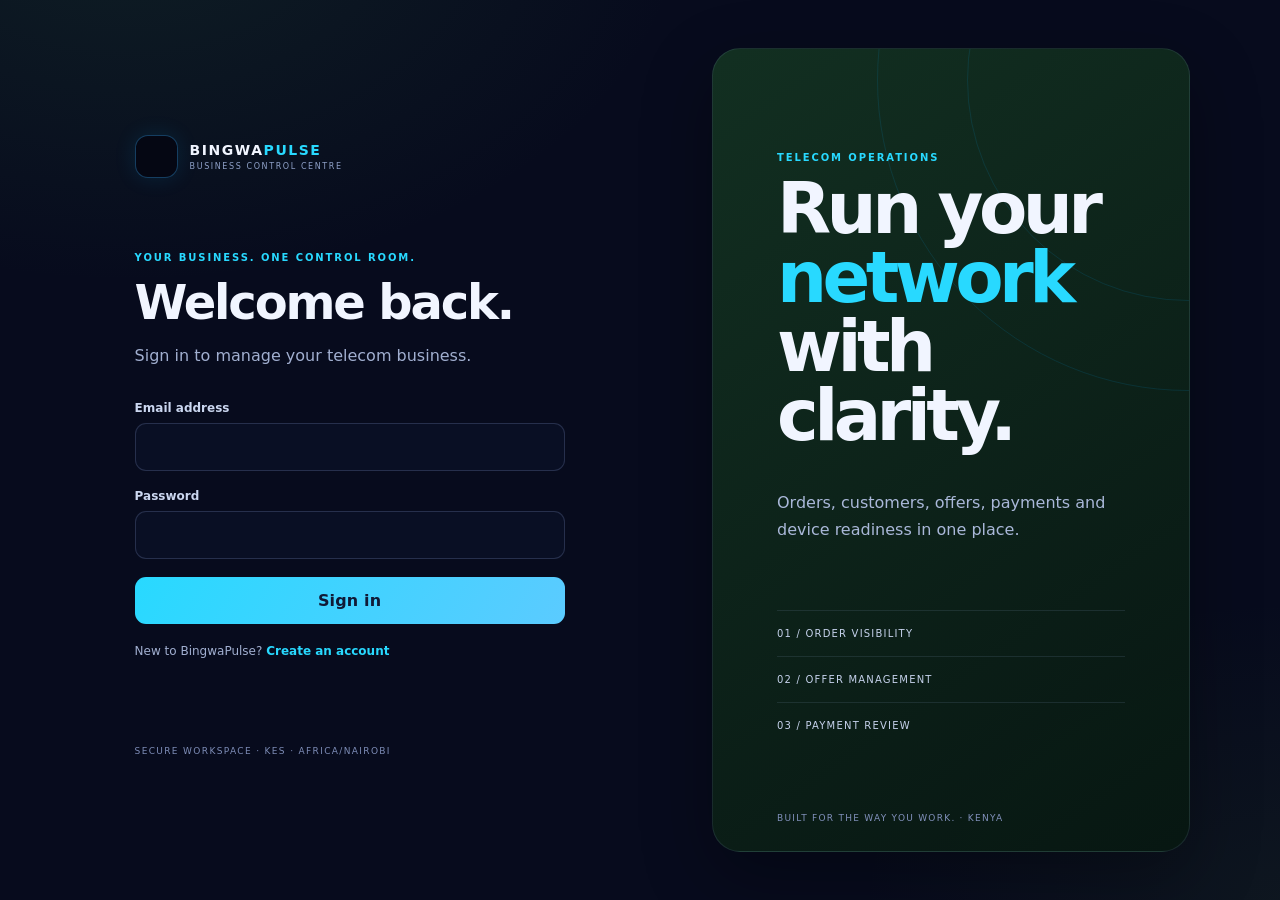
==== commit 6eda6d04: "Set BingwaPulse icon as web favicon" ====
--- a/web/index.html
+++ b/web/index.html
@@ -6,13 +6,14 @@
   <meta name="theme-color" content="#070B1D">
   <meta name="description" content="BingwaPulse telecom business management dashboard">
   <title>BingwaPulse - Business Control Centre</title>
+  <link rel="icon" href="./icon.webp" type="image/webp">
   <link rel="stylesheet" href="./app.css">
   <script type="module" src="./app.js"></script>
 </head>
 <body>
   <main id="authGate" class="auth-wrap">
     <section class="auth-card">
-      <div class="brand"><div class="brand-icon"><img src="./icon.png" alt="BingwaPulse"></div><div><strong>BINGWA<span>PULSE</span></strong><small>BUSINESS CONTROL CENTRE</small></div></div>
+      <div class="brand"><div class="brand-icon"><img src="./icon.webp" alt="BingwaPulse"></div><div><strong>BINGWA<span>PULSE</span></strong><small>BUSINESS CONTROL CENTRE</small></div></div>
       <p class="eyebrow">YOUR BUSINESS. ONE CONTROL ROOM.</p>
       <h1 id="authTitle">Welcome back.</h1>
       <p id="authDescription" class="muted">Sign in to manage your telecom business.</p>
@@ -36,7 +37,7 @@
 
   <section id="workspaceGate" class="workspace-wrap" hidden>
     <div class="workspace-card">
-      <div class="brand"><div class="brand-icon">B<span>⌁</span></div><div><strong>BINGWA<span>PULSE</span></strong><small>BUSINESS CONTROL CENTRE</small></div></div>
+      <div class="brand"><div class="brand-icon"><img src="./icon.webp" alt="BingwaPulse"></div><div><strong>BINGWA<span>PULSE</span></strong><small>BUSINESS CONTROL CENTRE</small></div></div>
       <p class="eyebrow">FIRST-TIME SETUP</p>
       <h1>Create your business workspace.</h1>
       <p class="muted">This creates your private business space in the existing BingwaPulse database. Your account becomes its owner.</p>
--- a/web/app.css
+++ b/web/app.css
@@ -1,4 +1,4 @@
-:root{color-scheme:dark;--bg:#070B1D;--panel:#0E1833;--panel2:#151F42;--line:rgba(197,229,205,.11);--text:#F1F5FF;--muted:#A1AFD0;--accent:#28D9FF;--lime:#A78BFA;--danger:#FF777F;--amber:#FFC66D;--shadow:0 24px 70px rgba(0,0,0,.32);font-family:Inter,ui-sans-serif,system-ui,-apple-system,BlinkMacSystemFont,"Segoe UI",sans-serif}*{box-sizing:border-box}body{margin:0;min-height:100vh;background:radial-gradient(900px 600px at 10% -10%,rgba(50,118,72,.18),transparent 62%),radial-gradient(700px 500px at 100% 100%,rgba(93,151,59,.08),transparent 60%),var(--bg);color:var(--text)}button,input,select,textarea{font:inherit}button{cursor:pointer}button:disabled{cursor:not-allowed;opacity:.55}[hidden]{display:none!important}.muted{color:var(--muted);line-height:1.65}.eyebrow{font-size:10px;font-weight:800;letter-spacing:.19em;color:var(--accent);margin:0 0 12px}.brand{display:flex;align-items:center;gap:12px}.brand-icon{width:43px;height:43px;border-radius:13px;background:linear-gradient(145deg,#1A2B5C,#0A1027);border:1px solid rgba(154,240,100,.36);display:grid;place-items:center;color:var(--accent);font-weight:950;font-size:25px;position:relative;box-shadow:inset 0 0 18px rgba(154,240,100,.08)}.brand-icon span{font-size:14px;margin-left:2px;color:#D4E8FF}.brand strong{display:block;font-size:14px;letter-spacing:.11em}.brand strong span{color:var(--accent)}.brand small{display:block;font-size:8px;letter-spacing:.2em;color:#8FA1C8;margin-top:4px}.auth-wrap{min-height:100vh;display:grid;grid-template-columns:minmax(360px,520px) minmax(380px,1fr);gap:clamp(30px,8vw,120px);align-items:center;max-width:1380px;margin:auto;padding:48px clamp(24px,7vw,110px)}.auth-card{width:100%;max-width:430px;margin:auto}.auth-card .brand{margin-bottom:74px}.auth-card h1,.workspace-card h1{font-size:clamp(34px,4vw,48px);letter-spacing:-.045em;margin:0 0 12px;line-height:1.05}.auth-card>.eyebrow{margin-bottom:14px}.form-stack{display:grid;gap:18px;margin-top:32px}.form-stack label,.modal-form label{display:grid;gap:8px;color:#CBD7F0;font-size:12px;font-weight:650}.form-stack input,.modal-form input,.modal-form select,.modal-form textarea{width:100%;border:1px solid rgba(180,220,190,.18);background:#090F24;color:var(--text);border-radius:11px;padding:14px 15px;outline:none;min-height:48px}.form-stack input:focus,.modal-form input:focus,.modal-form select:focus,.modal-form textarea:focus{border-color:var(--accent);box-shadow:0 0 0 3px rgba(154,240,100,.08)}.button{border:0;border-radius:11px;padding:14px 18px;font-weight:850;letter-spacing:.01em;transition:transform .15s,filter .15s}.button:hover{filter:brightness(1.08);transform:translateY(-1px)}.primary{background:linear-gradient(120deg,var(--accent),#5BCBFF);color:#101A36}.wide{width:100%}.auth-switch{font-size:12px;color:var(--muted);margin-top:20px}.text-button{border:0;background:none;padding:0;color:var(--accent);font-size:12px;font-weight:800}.form-message{min-height:18px;font-size:12px;color:var(--amber);line-height:1.5}.form-message.error{color:var(--danger)}.form-message.success{color:var(--accent)}.auth-foot{margin-top:58px;font-size:9px;letter-spacing:.15em;color:#7E8DB7}.auth-aside{min-height:560px;align-self:stretch;border:1px solid var(--line);border-radius:28px;background:linear-gradient(145deg,rgba(20,54,34,.86),rgba(7,24,16,.86));padding:clamp(30px,5vw,70px);display:flex;flex-direction:column;justify-content:center;position:relative;overflow:hidden;box-shadow:var(--shadow)}.auth-aside:before,.auth-aside:after{content:"";position:absolute;border:1px solid rgba(154,240,100,.12);border-radius:50%;width:440px;height:440px;right:-220px;top:-190px}.auth-aside:after{width:620px;height:620px;right:-310px;top:-280px}.auth-aside>*{position:relative;z-index:1}.auth-aside h2{font-size:clamp(42px,5.5vw,76px);letter-spacing:-.065em;line-height:.98;margin:0 0 22px}.auth-aside h2 em{font-style:normal;color:var(--accent)}.auth-aside>p:not(.eyebrow){color:#AAB8D9;max-width:360px;line-height:1.7}.aside-points{display:grid;gap:0;margin-top:50px;max-width:360px}.aside-points span{padding:17px 0;border-top:1px solid var(--line);font-size:10px;letter-spacing:.12em;color:#C6D2EC}.auth-aside>small{position:absolute;bottom:28px;left:clamp(30px,5vw,70px);font-size:9px;letter-spacing:.14em;color:#8291BC}.workspace-wrap{min-height:100vh;display:grid;place-items:center;padding:24px}.workspace-card{width:min(100%,480px);padding:38px;border:1px solid var(--line);border-radius:24px;background:linear-gradient(150deg,#141F40,#0B1129);box-shadow:var(--shadow)}.workspace-card .brand{margin-bottom:52px}.workspace-card .eyebrow{margin-bottom:12px}.workspace-card .form-stack{margin-top:27px}.app-shell{min-height:100vh;display:grid;grid-template-columns:250px minmax(0,1fr)}.sidebar{position:sticky;top:0;height:100vh;min-height:620px;padding:28px 17px 20px;border-right:1px solid var(--line);background:rgba(5,20,13,.88);display:flex;flex-direction:column}.sidebar-brand{padding:0 5px 33px}.sidebar-brand .brand-icon{width:39px;height:39px}.sidebar-brand strong{font-size:12px}.sidebar-brand small{font-size:7px}.side-label{margin:0 7px 9px;color:#7182B0;font-size:9px;letter-spacing:.16em;font-weight:800}.sidebar-business{padding:11px 12px;border:1px solid var(--line);border-radius:9px;background:rgba(255,255,255,.025);font-size:12px;font-weight:750;overflow-wrap:anywhere;margin-bottom:27px}.side-nav{display:grid;gap:5px}.nav-item{display:flex;align-items:center;gap:13px;text-align:left;border:1px solid transparent;background:transparent;color:#A0AED0;border-radius:10px;padding:12px 12px;font-size:12px;font-weight:650}.nav-item:hover{background:rgba(255,255,255,.035);color:var(--text)}.nav-item.active{background:linear-gradient(90deg,rgba(154,240,100,.14),rgba(154,240,100,.035));border-color:rgba(154,240,100,.12);color:var(--accent)}.nav-item>span{flex:1}.nav-item b,.nav-item>span+ b{font-size:10px;color:#8A9BC4}.sidebar-bottom{margin-top:auto}.security-note{border:1px solid var(--line);background:rgba(255,255,255,.025);border-radius:10px;padding:12px;display:flex;align-items:center;gap:10px}.security-note i,.connection-status i{width:7px;height:7px;border-radius:50%;background:var(--accent);box-shadow:0 0 12px rgba(154,240,100,.65)}.security-note b{display:block;font-size:10px}.security-note small{display:block;color:#8594BD;font-size:9px;margin-top:4px}.signout-button{width:100%;margin-top:13px;text-align:left;background:none;border:0;color:#A2B0D2;padding:11px;font-size:11px}.signout-button:hover{color:var(--danger)}.version{display:block;color:#52648E;font-size:8px;letter-spacing:.13em;padding:12px 11px}.main-column{min-width:0;display:flex;flex-direction:column;min-height:100vh}.topbar{height:102px;padding:0 clamp(22px,4vw,58px);border-bottom:1px solid var(--line);display:flex;align-items:center;justify-content:space-between;gap:20px;background:rgba(7,23,16,.45)}.topbar .eyebrow{margin-bottom:7px}.topbar h1{font-size:24px;margin:0;letter-spacing:-.04em}.topbar-right{display:flex;align-items:center;gap:20px}.connection-status{display:flex;align-items:center;gap:8px;color:#8FA1C8;font-size:9px;letter-spacing:.12em;font-weight:800}.user-chip{display:flex;align-items:center;gap:9px;padding:8px 12px;border:1px solid var(--line);border-radius:30px;color:#CDD9F2;font-size:10px;background:rgba(255,255,255,.025);max-width:250px;overflow:hidden;text-overflow:ellipsis}.page-content{padding:clamp(20px,3vw,40px) clamp(20px,4vw,58px);flex:1;min-width:0}.main-footer{padding:17px clamp(22px,4vw,58px);border-top:1px solid var(--line);color:#7282B2;display:flex;align-items:center;justify-content:space-between;gap:18px;font-size:8px;letter-spacing:.13em}.main-footer span{text-align:right}.stat-grid{display:grid;grid-template-columns:repeat(4,minmax(0,1fr));gap:14px}.stat-card,.panel,.table-panel{border:1px solid var(--line);border-radius:15px;background:linear-gradient(145deg,rgba(16,40,29,.88),rgba(9,26,18,.9));box-shadow:0 12px 36px rgba(0,0,0,.12)}.stat-card{padding:20px}.stat-label{font-size:9px;letter-spacing:.13em;color:#93A4C8;font-weight:800}.stat-value{font-size:30px;letter-spacing:-.05em;font-weight:800;margin-top:12px}.stat-note{font-size:10px;color:#7E8DB7;margin-top:6px}.section-heading{display:flex;justify-content:space-between;align-items:end;gap:18px;margin:31px 0 14px}.section-heading h2,.panel h2{font-size:16px;margin:0;letter-spacing:-.025em}.section-heading p{font-size:11px;color:var(--muted);margin:6px 0 0}.panel{padding:20px;margin-top:18px}.panel-head{display:flex;align-items:center;justify-content:space-between;gap:12px;margin-bottom:16px}.panel-head p{margin:6px 0 0;color:var(--muted);font-size:11px}.button.small{padding:10px 13px;font-size:10px}.button.outline{background:transparent;border:1px solid rgba(154,240,100,.28);color:var(--accent)}.button.subtle{background:rgba(255,255,255,.05);border:1px solid var(--line);color:#D2DDF5}.table-panel{overflow:hidden;margin-top:16px}.table-top{padding:19px 20px 13px;display:flex;justify-content:space-between;align-items:center;gap:12px}.table-top h2{font-size:14px;margin:0}.table-top p{font-size:10px;color:var(--muted);margin:5px 0 0}.table-scroll{width:100%;overflow:auto}table{border-collapse:collapse;width:100%;min-width:620px;text-align:left}th{font-size:8px;letter-spacing:.13em;color:#8493BC;text-transform:uppercase;font-weight:800;padding:11px 16px;border-top:1px solid var(--line);border-bottom:1px solid var(--line);white-space:nowrap}td{font-size:10px;color:#D7E2F7;padding:13px 16px;border-bottom:1px solid rgba(197,229,205,.07);white-space:nowrap}tbody tr:last-child td{border-bottom:0}tbody tr:hover{background:rgba(255,255,255,.02)}.pill{display:inline-flex;align-items:center;gap:6px;border-radius:30px;padding:5px 8px;background:rgba(255,255,255,.055);border:1px solid var(--line);font-size:8px;text-transform:uppercase;letter-spacing:.06em;color:#CDD8F0}.pill.good{color:var(--accent);border-color:rgba(154,240,100,.2);background:rgba(154,240,100,.07)}.pill.warn{color:var(--amber);border-color:rgba(245,198,107,.2);background:rgba(245,198,107,.07)}.pill.bad{color:var(--danger);border-color:rgba(255,143,131,.2);background:rgba(255,143,131,.07)}.empty-state{padding:38px 20px;text-align:center;color:#8D9FC6;font-size:11px}.empty-state b{display:block;color:#DCE6FA;font-size:13px;margin-bottom:7px}.notice{border:1px solid rgba(245,198,107,.19);background:rgba(245,198,107,.055);border-radius:12px;padding:14px 16px;margin:16px 0;color:#F0C879;font-size:10px;line-height:1.6}.notice strong{color:#FFD88C}.notice.safe{border-color:rgba(154,240,100,.16);background:rgba(154,240,100,.045);color:#8EDFFF}.action-row{display:flex;flex-wrap:wrap;gap:9px}.two-col{display:grid;grid-template-columns:repeat(2,minmax(0,1fr));gap:15px}.modal{width:min(100% - 30px,490px);border:1px solid rgba(180,220,190,.19);border-radius:18px;background:#101A35;color:var(--text);padding:26px;box-shadow:var(--shadow)}.modal::backdrop{background:rgba(0,0,0,.68);backdrop-filter:blur(5px)}.modal-x{display:flex;justify-content:end;margin:-12px -12px 8px}.modal-x button{background:transparent;border:0;color:#96A7CA;font-size:26px}.modal h2{margin:0 0 8px;font-size:21px}.modal>div>p{font-size:11px;color:var(--muted);line-height:1.6}.modal-form{display:grid;gap:14px;margin-top:20px}.modal-form .button{margin-top:4px}.toast{position:fixed;bottom:24px;right:24px;max-width:min(90vw,400px);padding:13px 17px;border-radius:11px;background:#1A2E62;border:1px solid rgba(154,240,100,.3);color:#EAF2FF;font-size:11px;box-shadow:var(--shadow);opacity:0;transform:translateY(12px);transition:.2s;pointer-events:none;z-index:10}.toast.visible{opacity:1;transform:translateY(0)}.loading-line{padding:40px;color:var(--muted);font-size:12px}.loader{display:inline-block;width:8px;height:8px;border-radius:50%;background:var(--accent);margin-right:10px;box-shadow:0 0 14px var(--accent)}.empty-note{font-size:10px;color:#8493BC;line-height:1.6}.key-value{display:grid;grid-template-columns:150px 1fr;gap:12px;padding:11px 0;border-bottom:1px solid var(--line);font-size:10px}.key-value span:first-child{color:#8493BC}.key-value span:last-child{color:#DDE7FA;overflow-wrap:anywhere}.count-line{font-size:11px;color:#9BAACD;margin-top:12px}.muted-link{color:var(--accent);text-decoration:none}.muted-link:hover{text-decoration:underline}
+:root{color-scheme:dark;--bg:#070B1D;--panel:#0E1833;--panel2:#151F42;--line:rgba(170,195,255,.11);--text:#F1F5FF;--muted:#A1AFD0;--accent:#28D9FF;--lime:#A78BFA;--danger:#FF777F;--amber:#FFC66D;--shadow:0 24px 70px rgba(0,0,0,.32);font-family:Inter,ui-sans-serif,system-ui,-apple-system,BlinkMacSystemFont,"Segoe UI",sans-serif}*{box-sizing:border-box}body{margin:0;min-height:100vh;background:radial-gradient(900px 600px at 10% -10%,rgba(50,118,72,.18),transparent 62%),radial-gradient(700px 500px at 100% 100%,rgba(93,151,59,.08),transparent 60%),var(--bg);color:var(--text)}button,input,select,textarea{font:inherit}button{cursor:pointer}button:disabled{cursor:not-allowed;opacity:.55}[hidden]{display:none!important}.muted{color:var(--muted);line-height:1.65}.eyebrow{font-size:10px;font-weight:800;letter-spacing:.19em;color:var(--accent);margin:0 0 12px}.brand{display:flex;align-items:center;gap:12px}.brand-icon{width:43px;height:43px;border-radius:13px;overflow:hidden;background:#050713;border:1px solid rgba(54,168,245,.34);display:grid;place-items:center;position:relative;box-shadow:0 0 22px rgba(0,174,255,.12)}.brand-icon img{display:block;width:100%;height:100%;object-fit:cover}.brand-icon span{font-size:14px;margin-left:2px;color:#D4E8FF}.brand strong{display:block;font-size:14px;letter-spacing:.11em}.brand strong span{color:var(--accent)}.brand small{display:block;font-size:8px;letter-spacing:.2em;color:#8FA1C8;margin-top:4px}.auth-wrap{min-height:100vh;display:grid;grid-template-columns:minmax(360px,520px) minmax(380px,1fr);gap:clamp(30px,8vw,120px);align-items:center;max-width:1380px;margin:auto;padding:48px clamp(24px,7vw,110px)}.auth-card{width:100%;max-width:430px;margin:auto}.auth-card .brand{margin-bottom:74px}.auth-card h1,.workspace-card h1{font-size:clamp(34px,4vw,48px);letter-spacing:-.045em;margin:0 0 12px;line-height:1.05}.auth-card>.eyebrow{margin-bottom:14px}.form-stack{display:grid;gap:18px;margin-top:32px}.form-stack label,.modal-form label{display:grid;gap:8px;color:#CBD7F0;font-size:12px;font-weight:650}.form-stack input,.modal-form input,.modal-form select,.modal-form textarea{width:100%;border:1px solid rgba(170,195,255,.18);background:#090F24;color:var(--text);border-radius:11px;padding:14px 15px;outline:none;min-height:48px}.form-stack input:focus,.modal-form input:focus,.modal-form select:focus,.modal-form textarea:focus{border-color:var(--accent);box-shadow:0 0 0 3px rgba(0,174,255,.08)}.button{border:0;border-radius:11px;padding:14px 18px;font-weight:850;letter-spacing:.01em;transition:transform .15s,filter .15s}.button:hover{filter:brightness(1.08);transform:translateY(-1px)}.primary{background:linear-gradient(120deg,var(--accent),#5BCBFF);color:#101A36}.wide{width:100%}.auth-switch{font-size:12px;color:var(--muted);margin-top:20px}.text-button{border:0;background:none;padding:0;color:var(--accent);font-size:12px;font-weight:800}.form-message{min-height:18px;font-size:12px;color:var(--amber);line-height:1.5}.form-message.error{color:var(--danger)}.form-message.success{color:var(--accent)}.auth-foot{margin-top:58px;font-size:9px;letter-spacing:.15em;color:#7E8DB7}.auth-aside{min-height:560px;align-self:stretch;border:1px solid var(--line);border-radius:28px;background:linear-gradient(145deg,rgba(20,54,34,.86),rgba(7,24,16,.86));padding:clamp(30px,5vw,70px);display:flex;flex-direction:column;justify-content:center;position:relative;overflow:hidden;box-shadow:var(--shadow)}.auth-aside:before,.auth-aside:after{content:"";position:absolute;border:1px solid rgba(0,174,255,.12);border-radius:50%;width:440px;height:440px;right:-220px;top:-190px}.auth-aside:after{width:620px;height:620px;right:-310px;top:-280px}.auth-aside>*{position:relative;z-index:1}.auth-aside h2{font-size:clamp(42px,5.5vw,76px);letter-spacing:-.065em;line-height:.98;margin:0 0 22px}.auth-aside h2 em{font-style:normal;color:var(--accent)}.auth-aside>p:not(.eyebrow){color:#AAB8D9;max-width:360px;line-height:1.7}.aside-points{display:grid;gap:0;margin-top:50px;max-width:360px}.aside-points span{padding:17px 0;border-top:1px solid var(--line);font-size:10px;letter-spacing:.12em;color:#C6D2EC}.auth-aside>small{position:absolute;bottom:28px;left:clamp(30px,5vw,70px);font-size:9px;letter-spacing:.14em;color:#8291BC}.workspace-wrap{min-height:100vh;display:grid;place-items:center;padding:24px}.workspace-card{width:min(100%,480px);padding:38px;border:1px solid var(--line);border-radius:24px;background:linear-gradient(150deg,#141F40,#0B1129);box-shadow:var(--shadow)}.workspace-card .brand{margin-bottom:52px}.workspace-card .eyebrow{margin-bottom:12px}.workspace-card .form-stack{margin-top:27px}.app-shell{min-height:100vh;display:grid;grid-template-columns:250px minmax(0,1fr)}.sidebar{position:sticky;top:0;height:100vh;min-height:620px;padding:28px 17px 20px;border-right:1px solid var(--line);background:rgba(5,20,13,.88);display:flex;flex-direction:column}.sidebar-brand{padding:0 5px 33px}.sidebar-brand .brand-icon{width:39px;height:39px}.sidebar-brand strong{font-size:12px}.sidebar-brand small{font-size:7px}.side-label{margin:0 7px 9px;color:#7182B0;font-size:9px;letter-spacing:.16em;font-weight:800}.sidebar-business{padding:11px 12px;border:1px solid var(--line);border-radius:9px;background:rgba(255,255,255,.025);font-size:12px;font-weight:750;overflow-wrap:anywhere;margin-bottom:27px}.side-nav{display:grid;gap:5px}.nav-item{display:flex;align-items:center;gap:13px;text-align:left;border:1px solid transparent;background:transparent;color:#A0AED0;border-radius:10px;padding:12px 12px;font-size:12px;font-weight:650}.nav-item:hover{background:rgba(255,255,255,.035);color:var(--text)}.nav-item.active{background:linear-gradient(90deg,rgba(0,174,255,.14),rgba(0,174,255,.035));border-color:rgba(0,174,255,.12);color:var(--accent)}.nav-item>span{flex:1}.nav-item b,.nav-item>span+ b{font-size:10px;color:#8A9BC4}.sidebar-bottom{margin-top:auto}.security-note{border:1px solid var(--line);background:rgba(255,255,255,.025);border-radius:10px;padding:12px;display:flex;align-items:center;gap:10px}.security-note i,.connection-status i{width:7px;height:7px;border-radius:50%;background:var(--accent);box-shadow:0 0 12px rgba(0,174,255,.65)}.security-note b{display:block;font-size:10px}.security-note small{display:block;color:#8594BD;font-size:9px;margin-top:4px}.signout-button{width:100%;margin-top:13px;text-align:left;background:none;border:0;color:#A2B0D2;padding:11px;font-size:11px}.signout-button:hover{color:var(--danger)}.version{display:block;color:#52648E;font-size:8px;letter-spacing:.13em;padding:12px 11px}.main-column{min-width:0;display:flex;flex-direction:column;min-height:100vh}.topbar{height:102px;padding:0 clamp(22px,4vw,58px);border-bottom:1px solid var(--line);display:flex;align-items:center;justify-content:space-between;gap:20px;background:rgba(7,23,16,.45)}.topbar .eyebrow{margin-bottom:7px}.topbar h1{font-size:24px;margin:0;letter-spacing:-.04em}.topbar-right{display:flex;align-items:center;gap:20px}.connection-status{display:flex;align-items:center;gap:8px;color:#8FA1C8;font-size:9px;letter-spacing:.12em;font-weight:800}.user-chip{display:flex;align-items:center;gap:9px;padding:8px 12px;border:1px solid var(--line);border-radius:30px;color:#CDD9F2;font-size:10px;background:rgba(255,255,255,.025);max-width:250px;overflow:hidden;text-overflow:ellipsis}.page-content{padding:clamp(20px,3vw,40px) clamp(20px,4vw,58px);flex:1;min-width:0}.main-footer{padding:17px clamp(22px,4vw,58px);border-top:1px solid var(--line);color:#7282B2;display:flex;align-items:center;justify-content:space-between;gap:18px;font-size:8px;letter-spacing:.13em}.main-footer span{text-align:right}.stat-grid{display:grid;grid-template-columns:repeat(4,minmax(0,1fr));gap:14px}.stat-card,.panel,.table-panel{border:1px solid var(--line);border-radius:15px;background:linear-gradient(145deg,rgba(16,40,29,.88),rgba(9,26,18,.9));box-shadow:0 12px 36px rgba(0,0,0,.12)}.stat-card{padding:20px}.stat-label{font-size:9px;letter-spacing:.13em;color:#93A4C8;font-weight:800}.stat-value{font-size:30px;letter-spacing:-.05em;font-weight:800;margin-top:12px}.stat-note{font-size:10px;color:#7E8DB7;margin-top:6px}.section-heading{display:flex;justify-content:space-between;align-items:end;gap:18px;margin:31px 0 14px}.section-heading h2,.panel h2{font-size:16px;margin:0;letter-spacing:-.025em}.section-heading p{font-size:11px;color:var(--muted);margin:6px 0 0}.panel{padding:20px;margin-top:18px}.panel-head{display:flex;align-items:center;justify-content:space-between;gap:12px;margin-bottom:16px}.panel-head p{margin:6px 0 0;color:var(--muted);font-size:11px}.button.small{padding:10px 13px;font-size:10px}.button.outline{background:transparent;border:1px solid rgba(0,174,255,.28);color:var(--accent)}.button.subtle{background:rgba(255,255,255,.05);border:1px solid var(--line);color:#D2DDF5}.table-panel{overflow:hidden;margin-top:16px}.table-top{padding:19px 20px 13px;display:flex;justify-content:space-between;align-items:center;gap:12px}.table-top h2{font-size:14px;margin:0}.table-top p{font-size:10px;color:var(--muted);margin:5px 0 0}.table-scroll{width:100%;overflow:auto}table{border-collapse:collapse;width:100%;min-width:620px;text-align:left}th{font-size:8px;letter-spacing:.13em;color:#8493BC;text-transform:uppercase;font-weight:800;padding:11px 16px;border-top:1px solid var(--line);border-bottom:1px solid var(--line);white-space:nowrap}td{font-size:10px;color:#D7E2F7;padding:13px 16px;border-bottom:1px solid rgba(170,195,255,.07);white-space:nowrap}tbody tr:last-child td{border-bottom:0}tbody tr:hover{background:rgba(255,255,255,.02)}.pill{display:inline-flex;align-items:center;gap:6px;border-radius:30px;padding:5px 8px;background:rgba(255,255,255,.055);border:1px solid var(--line);font-size:8px;text-transform:uppercase;letter-spacing:.06em;color:#CDD8F0}.pill.good{color:var(--accent);border-color:rgba(0,174,255,.2);background:rgba(0,174,255,.07)}.pill.warn{color:var(--amber);border-color:rgba(245,198,107,.2);background:rgba(245,198,107,.07)}.pill.bad{color:var(--danger);border-color:rgba(255,143,131,.2);background:rgba(255,143,131,.07)}.empty-state{padding:38px 20px;text-align:center;color:#8D9FC6;font-size:11px}.empty-state b{display:block;color:#DCE6FA;font-size:13px;margin-bottom:7px}.notice{border:1px solid rgba(245,198,107,.19);background:rgba(245,198,107,.055);border-radius:12px;padding:14px 16px;margin:16px 0;color:#F0C879;font-size:10px;line-height:1.6}.notice strong{color:#FFD88C}.notice.safe{border-color:rgba(0,174,255,.16);background:rgba(0,174,255,.045);color:#8EDFFF}.action-row{display:flex;flex-wrap:wrap;gap:9px}.two-col{display:grid;grid-template-columns:repeat(2,minmax(0,1fr));gap:15px}.modal{width:min(100% - 30px,490px);border:1px solid rgba(170,195,255,.19);border-radius:18px;background:#101A35;color:var(--text);padding:26px;box-shadow:var(--shadow)}.modal::backdrop{background:rgba(0,0,0,.68);backdrop-filter:blur(5px)}.modal-x{display:flex;justify-content:end;margin:-12px -12px 8px}.modal-x button{background:transparent;border:0;color:#96A7CA;font-size:26px}.modal h2{margin:0 0 8px;font-size:21px}.modal>div>p{font-size:11px;color:var(--muted);line-height:1.6}.modal-form{display:grid;gap:14px;margin-top:20px}.modal-form .button{margin-top:4px}.toast{position:fixed;bottom:24px;right:24px;max-width:min(90vw,400px);padding:13px 17px;border-radius:11px;background:#1A2E62;border:1px solid rgba(0,174,255,.3);color:#EAF2FF;font-size:11px;box-shadow:var(--shadow);opacity:0;transform:translateY(12px);transition:.2s;pointer-events:none;z-index:10}.toast.visible{opacity:1;transform:translateY(0)}.loading-line{padding:40px;color:var(--muted);font-size:12px}.loader{display:inline-block;width:8px;height:8px;border-radius:50%;background:var(--accent);margin-right:10px;box-shadow:0 0 14px var(--accent)}.empty-note{font-size:10px;color:#8493BC;line-height:1.6}.key-value{display:grid;grid-template-columns:150px 1fr;gap:12px;padding:11px 0;border-bottom:1px solid var(--line);font-size:10px}.key-value span:first-child{color:#8493BC}.key-value span:last-child{color:#DDE7FA;overflow-wrap:anywhere}.count-line{font-size:11px;color:#9BAACD;margin-top:12px}.muted-link{color:var(--accent);text-decoration:none}.muted-link:hover{text-decoration:underline}
 @media(max-width:1050px){.stat-grid{grid-template-columns:repeat(2,minmax(0,1fr))}.app-shell{grid-template-columns:215px minmax(0,1fr)}.sidebar{padding-inline:13px}.topbar-right{gap:10px}.connection-status{display:none}}
 @media(max-width:760px){.auth-wrap{grid-template-columns:1fr;padding:28px 20px}.auth-card{max-width:460px}.auth-card .brand{margin-bottom:45px}.auth-aside{display:none}.auth-foot{margin-top:35px}.app-shell{display:flex;flex-direction:column}.sidebar{position:relative;height:auto;min-height:0;padding:13px 15px;border-right:0;border-bottom:1px solid var(--line)}.sidebar-brand{padding:0 3px 12px}.sidebar-brand .brand-icon{width:32px;height:32px;font-size:20px}.sidebar-brand strong{font-size:11px}.sidebar-brand small{font-size:7px}.side-label,.sidebar-business,.sidebar-bottom{display:none}.side-nav{display:flex;gap:5px;overflow-x:auto;padding-bottom:2px}.nav-item{flex:0 0 auto;padding:9px 11px;font-size:10px;gap:7px}.nav-item b{display:none}.topbar{height:auto;min-height:82px;padding:16px 18px}.topbar h1{font-size:21px}.topbar .eyebrow{font-size:8px}.topbar-right{display:none}.page-content{padding:19px 15px 30px}.main-footer{padding:13px 15px;align-items:flex-start;line-height:1.5}.main-footer span{max-width:70%}.stat-card{padding:15px}.stat-value{font-size:25px}.panel{padding:15px}.section-heading{align-items:flex-start}.two-col{grid-template-columns:1fr}.workspace-card{padding:27px 22px}.key-value{grid-template-columns:110px 1fr}}
 @media(max-width:420px){.stat-grid{gap:9px}.stat-card{padding:12px}.stat-label{font-size:8px}.stat-value{font-size:22px}.section-heading{flex-direction:column}.button.small{padding:9px 10px}.nav-item{font-size:9px;padding:8px}.auth-card h1{font-size:35px}}
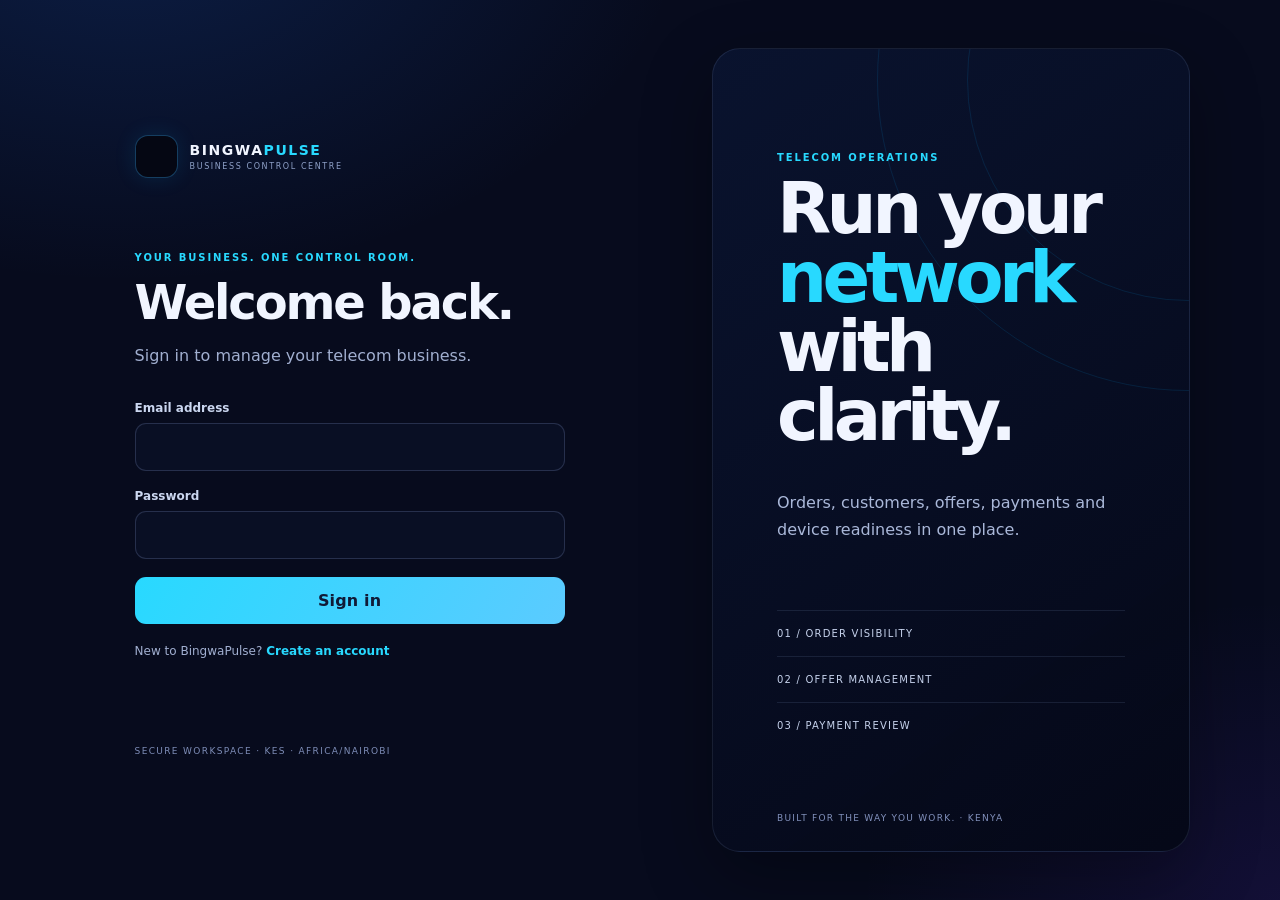
==== commit d19336ad: "Set BingwaPulse browser chrome to icon-matched obsidian" ====
--- a/web/index.html
+++ b/web/index.html
@@ -3,7 +3,7 @@
 <head>
   <meta charset="utf-8">
   <meta name="viewport" content="width=device-width, initial-scale=1">
-  <meta name="theme-color" content="#070B1D">
+  <meta name="theme-color" content="#05060A">
   <meta name="description" content="BingwaPulse telecom business management dashboard">
   <title>BingwaPulse - Business Control Centre</title>
   <link rel="icon" href="./icon.webp" type="image/webp">
--- a/web/app.css
+++ b/web/app.css
@@ -1,4 +1,4 @@
-:root{color-scheme:dark;--bg:#070B1D;--panel:#0E1833;--panel2:#151F42;--line:rgba(170,195,255,.11);--text:#F1F5FF;--muted:#A1AFD0;--accent:#28D9FF;--lime:#A78BFA;--danger:#FF777F;--amber:#FFC66D;--shadow:0 24px 70px rgba(0,0,0,.32);font-family:Inter,ui-sans-serif,system-ui,-apple-system,BlinkMacSystemFont,"Segoe UI",sans-serif}*{box-sizing:border-box}body{margin:0;min-height:100vh;background:radial-gradient(900px 600px at 10% -10%,rgba(50,118,72,.18),transparent 62%),radial-gradient(700px 500px at 100% 100%,rgba(93,151,59,.08),transparent 60%),var(--bg);color:var(--text)}button,input,select,textarea{font:inherit}button{cursor:pointer}button:disabled{cursor:not-allowed;opacity:.55}[hidden]{display:none!important}.muted{color:var(--muted);line-height:1.65}.eyebrow{font-size:10px;font-weight:800;letter-spacing:.19em;color:var(--accent);margin:0 0 12px}.brand{display:flex;align-items:center;gap:12px}.brand-icon{width:43px;height:43px;border-radius:13px;overflow:hidden;background:#050713;border:1px solid rgba(54,168,245,.34);display:grid;place-items:center;position:relative;box-shadow:0 0 22px rgba(0,174,255,.12)}.brand-icon img{display:block;width:100%;height:100%;object-fit:cover}.brand-icon span{font-size:14px;margin-left:2px;color:#D4E8FF}.brand strong{display:block;font-size:14px;letter-spacing:.11em}.brand strong span{color:var(--accent)}.brand small{display:block;font-size:8px;letter-spacing:.2em;color:#8FA1C8;margin-top:4px}.auth-wrap{min-height:100vh;display:grid;grid-template-columns:minmax(360px,520px) minmax(380px,1fr);gap:clamp(30px,8vw,120px);align-items:center;max-width:1380px;margin:auto;padding:48px clamp(24px,7vw,110px)}.auth-card{width:100%;max-width:430px;margin:auto}.auth-card .brand{margin-bottom:74px}.auth-card h1,.workspace-card h1{font-size:clamp(34px,4vw,48px);letter-spacing:-.045em;margin:0 0 12px;line-height:1.05}.auth-card>.eyebrow{margin-bottom:14px}.form-stack{display:grid;gap:18px;margin-top:32px}.form-stack label,.modal-form label{display:grid;gap:8px;color:#CBD7F0;font-size:12px;font-weight:650}.form-stack input,.modal-form input,.modal-form select,.modal-form textarea{width:100%;border:1px solid rgba(170,195,255,.18);background:#090F24;color:var(--text);border-radius:11px;padding:14px 15px;outline:none;min-height:48px}.form-stack input:focus,.modal-form input:focus,.modal-form select:focus,.modal-form textarea:focus{border-color:var(--accent);box-shadow:0 0 0 3px rgba(0,174,255,.08)}.button{border:0;border-radius:11px;padding:14px 18px;font-weight:850;letter-spacing:.01em;transition:transform .15s,filter .15s}.button:hover{filter:brightness(1.08);transform:translateY(-1px)}.primary{background:linear-gradient(120deg,var(--accent),#5BCBFF);color:#101A36}.wide{width:100%}.auth-switch{font-size:12px;color:var(--muted);margin-top:20px}.text-button{border:0;background:none;padding:0;color:var(--accent);font-size:12px;font-weight:800}.form-message{min-height:18px;font-size:12px;color:var(--amber);line-height:1.5}.form-message.error{color:var(--danger)}.form-message.success{color:var(--accent)}.auth-foot{margin-top:58px;font-size:9px;letter-spacing:.15em;color:#7E8DB7}.auth-aside{min-height:560px;align-self:stretch;border:1px solid var(--line);border-radius:28px;background:linear-gradient(145deg,rgba(20,54,34,.86),rgba(7,24,16,.86));padding:clamp(30px,5vw,70px);display:flex;flex-direction:column;justify-content:center;position:relative;overflow:hidden;box-shadow:var(--shadow)}.auth-aside:before,.auth-aside:after{content:"";position:absolute;border:1px solid rgba(0,174,255,.12);border-radius:50%;width:440px;height:440px;right:-220px;top:-190px}.auth-aside:after{width:620px;height:620px;right:-310px;top:-280px}.auth-aside>*{position:relative;z-index:1}.auth-aside h2{font-size:clamp(42px,5.5vw,76px);letter-spacing:-.065em;line-height:.98;margin:0 0 22px}.auth-aside h2 em{font-style:normal;color:var(--accent)}.auth-aside>p:not(.eyebrow){color:#AAB8D9;max-width:360px;line-height:1.7}.aside-points{display:grid;gap:0;margin-top:50px;max-width:360px}.aside-points span{padding:17px 0;border-top:1px solid var(--line);font-size:10px;letter-spacing:.12em;color:#C6D2EC}.auth-aside>small{position:absolute;bottom:28px;left:clamp(30px,5vw,70px);font-size:9px;letter-spacing:.14em;color:#8291BC}.workspace-wrap{min-height:100vh;display:grid;place-items:center;padding:24px}.workspace-card{width:min(100%,480px);padding:38px;border:1px solid var(--line);border-radius:24px;background:linear-gradient(150deg,#141F40,#0B1129);box-shadow:var(--shadow)}.workspace-card .brand{margin-bottom:52px}.workspace-card .eyebrow{margin-bottom:12px}.workspace-card .form-stack{margin-top:27px}.app-shell{min-height:100vh;display:grid;grid-template-columns:250px minmax(0,1fr)}.sidebar{position:sticky;top:0;height:100vh;min-height:620px;padding:28px 17px 20px;border-right:1px solid var(--line);background:rgba(5,20,13,.88);display:flex;flex-direction:column}.sidebar-brand{padding:0 5px 33px}.sidebar-brand .brand-icon{width:39px;height:39px}.sidebar-brand strong{font-size:12px}.sidebar-brand small{font-size:7px}.side-label{margin:0 7px 9px;color:#7182B0;font-size:9px;letter-spacing:.16em;font-weight:800}.sidebar-business{padding:11px 12px;border:1px solid var(--line);border-radius:9px;background:rgba(255,255,255,.025);font-size:12px;font-weight:750;overflow-wrap:anywhere;margin-bottom:27px}.side-nav{display:grid;gap:5px}.nav-item{display:flex;align-items:center;gap:13px;text-align:left;border:1px solid transparent;background:transparent;color:#A0AED0;border-radius:10px;padding:12px 12px;font-size:12px;font-weight:650}.nav-item:hover{background:rgba(255,255,255,.035);color:var(--text)}.nav-item.active{background:linear-gradient(90deg,rgba(0,174,255,.14),rgba(0,174,255,.035));border-color:rgba(0,174,255,.12);color:var(--accent)}.nav-item>span{flex:1}.nav-item b,.nav-item>span+ b{font-size:10px;color:#8A9BC4}.sidebar-bottom{margin-top:auto}.security-note{border:1px solid var(--line);background:rgba(255,255,255,.025);border-radius:10px;padding:12px;display:flex;align-items:center;gap:10px}.security-note i,.connection-status i{width:7px;height:7px;border-radius:50%;background:var(--accent);box-shadow:0 0 12px rgba(0,174,255,.65)}.security-note b{display:block;font-size:10px}.security-note small{display:block;color:#8594BD;font-size:9px;margin-top:4px}.signout-button{width:100%;margin-top:13px;text-align:left;background:none;border:0;color:#A2B0D2;padding:11px;font-size:11px}.signout-button:hover{color:var(--danger)}.version{display:block;color:#52648E;font-size:8px;letter-spacing:.13em;padding:12px 11px}.main-column{min-width:0;display:flex;flex-direction:column;min-height:100vh}.topbar{height:102px;padding:0 clamp(22px,4vw,58px);border-bottom:1px solid var(--line);display:flex;align-items:center;justify-content:space-between;gap:20px;background:rgba(7,23,16,.45)}.topbar .eyebrow{margin-bottom:7px}.topbar h1{font-size:24px;margin:0;letter-spacing:-.04em}.topbar-right{display:flex;align-items:center;gap:20px}.connection-status{display:flex;align-items:center;gap:8px;color:#8FA1C8;font-size:9px;letter-spacing:.12em;font-weight:800}.user-chip{display:flex;align-items:center;gap:9px;padding:8px 12px;border:1px solid var(--line);border-radius:30px;color:#CDD9F2;font-size:10px;background:rgba(255,255,255,.025);max-width:250px;overflow:hidden;text-overflow:ellipsis}.page-content{padding:clamp(20px,3vw,40px) clamp(20px,4vw,58px);flex:1;min-width:0}.main-footer{padding:17px clamp(22px,4vw,58px);border-top:1px solid var(--line);color:#7282B2;display:flex;align-items:center;justify-content:space-between;gap:18px;font-size:8px;letter-spacing:.13em}.main-footer span{text-align:right}.stat-grid{display:grid;grid-template-columns:repeat(4,minmax(0,1fr));gap:14px}.stat-card,.panel,.table-panel{border:1px solid var(--line);border-radius:15px;background:linear-gradient(145deg,rgba(16,40,29,.88),rgba(9,26,18,.9));box-shadow:0 12px 36px rgba(0,0,0,.12)}.stat-card{padding:20px}.stat-label{font-size:9px;letter-spacing:.13em;color:#93A4C8;font-weight:800}.stat-value{font-size:30px;letter-spacing:-.05em;font-weight:800;margin-top:12px}.stat-note{font-size:10px;color:#7E8DB7;margin-top:6px}.section-heading{display:flex;justify-content:space-between;align-items:end;gap:18px;margin:31px 0 14px}.section-heading h2,.panel h2{font-size:16px;margin:0;letter-spacing:-.025em}.section-heading p{font-size:11px;color:var(--muted);margin:6px 0 0}.panel{padding:20px;margin-top:18px}.panel-head{display:flex;align-items:center;justify-content:space-between;gap:12px;margin-bottom:16px}.panel-head p{margin:6px 0 0;color:var(--muted);font-size:11px}.button.small{padding:10px 13px;font-size:10px}.button.outline{background:transparent;border:1px solid rgba(0,174,255,.28);color:var(--accent)}.button.subtle{background:rgba(255,255,255,.05);border:1px solid var(--line);color:#D2DDF5}.table-panel{overflow:hidden;margin-top:16px}.table-top{padding:19px 20px 13px;display:flex;justify-content:space-between;align-items:center;gap:12px}.table-top h2{font-size:14px;margin:0}.table-top p{font-size:10px;color:var(--muted);margin:5px 0 0}.table-scroll{width:100%;overflow:auto}table{border-collapse:collapse;width:100%;min-width:620px;text-align:left}th{font-size:8px;letter-spacing:.13em;color:#8493BC;text-transform:uppercase;font-weight:800;padding:11px 16px;border-top:1px solid var(--line);border-bottom:1px solid var(--line);white-space:nowrap}td{font-size:10px;color:#D7E2F7;padding:13px 16px;border-bottom:1px solid rgba(170,195,255,.07);white-space:nowrap}tbody tr:last-child td{border-bottom:0}tbody tr:hover{background:rgba(255,255,255,.02)}.pill{display:inline-flex;align-items:center;gap:6px;border-radius:30px;padding:5px 8px;background:rgba(255,255,255,.055);border:1px solid var(--line);font-size:8px;text-transform:uppercase;letter-spacing:.06em;color:#CDD8F0}.pill.good{color:var(--accent);border-color:rgba(0,174,255,.2);background:rgba(0,174,255,.07)}.pill.warn{color:var(--amber);border-color:rgba(245,198,107,.2);background:rgba(245,198,107,.07)}.pill.bad{color:var(--danger);border-color:rgba(255,143,131,.2);background:rgba(255,143,131,.07)}.empty-state{padding:38px 20px;text-align:center;color:#8D9FC6;font-size:11px}.empty-state b{display:block;color:#DCE6FA;font-size:13px;margin-bottom:7px}.notice{border:1px solid rgba(245,198,107,.19);background:rgba(245,198,107,.055);border-radius:12px;padding:14px 16px;margin:16px 0;color:#F0C879;font-size:10px;line-height:1.6}.notice strong{color:#FFD88C}.notice.safe{border-color:rgba(0,174,255,.16);background:rgba(0,174,255,.045);color:#8EDFFF}.action-row{display:flex;flex-wrap:wrap;gap:9px}.two-col{display:grid;grid-template-columns:repeat(2,minmax(0,1fr));gap:15px}.modal{width:min(100% - 30px,490px);border:1px solid rgba(170,195,255,.19);border-radius:18px;background:#101A35;color:var(--text);padding:26px;box-shadow:var(--shadow)}.modal::backdrop{background:rgba(0,0,0,.68);backdrop-filter:blur(5px)}.modal-x{display:flex;justify-content:end;margin:-12px -12px 8px}.modal-x button{background:transparent;border:0;color:#96A7CA;font-size:26px}.modal h2{margin:0 0 8px;font-size:21px}.modal>div>p{font-size:11px;color:var(--muted);line-height:1.6}.modal-form{display:grid;gap:14px;margin-top:20px}.modal-form .button{margin-top:4px}.toast{position:fixed;bottom:24px;right:24px;max-width:min(90vw,400px);padding:13px 17px;border-radius:11px;background:#1A2E62;border:1px solid rgba(0,174,255,.3);color:#EAF2FF;font-size:11px;box-shadow:var(--shadow);opacity:0;transform:translateY(12px);transition:.2s;pointer-events:none;z-index:10}.toast.visible{opacity:1;transform:translateY(0)}.loading-line{padding:40px;color:var(--muted);font-size:12px}.loader{display:inline-block;width:8px;height:8px;border-radius:50%;background:var(--accent);margin-right:10px;box-shadow:0 0 14px var(--accent)}.empty-note{font-size:10px;color:#8493BC;line-height:1.6}.key-value{display:grid;grid-template-columns:150px 1fr;gap:12px;padding:11px 0;border-bottom:1px solid var(--line);font-size:10px}.key-value span:first-child{color:#8493BC}.key-value span:last-child{color:#DDE7FA;overflow-wrap:anywhere}.count-line{font-size:11px;color:#9BAACD;margin-top:12px}.muted-link{color:var(--accent);text-decoration:none}.muted-link:hover{text-decoration:underline}
+:root{color-scheme:dark;--bg:#070B1D;--panel:#0E1833;--panel2:#151F42;--line:rgba(170,195,255,.11);--text:#F1F5FF;--muted:#A1AFD0;--accent:#28D9FF;--violet:#A78BFA;--danger:#FF777F;--amber:#FFC66D;--shadow:0 24px 70px rgba(0,0,0,.32);font-family:Inter,ui-sans-serif,system-ui,-apple-system,BlinkMacSystemFont,"Segoe UI",sans-serif}*{box-sizing:border-box}body{margin:0;min-height:100vh;background:radial-gradient(900px 600px at 10% -10%,rgba(31,105,230,.20),transparent 62%),radial-gradient(700px 500px at 100% 100%,rgba(104,47,235,.12),transparent 60%),var(--bg);color:var(--text)}button,input,select,textarea{font:inherit}button{cursor:pointer}button:disabled{cursor:not-allowed;opacity:.55}[hidden]{display:none!important}.muted{color:var(--muted);line-height:1.65}.eyebrow{font-size:10px;font-weight:800;letter-spacing:.19em;color:var(--accent);margin:0 0 12px}.brand{display:flex;align-items:center;gap:12px}.brand-icon{width:43px;height:43px;border-radius:13px;overflow:hidden;background:#050713;border:1px solid rgba(54,168,245,.34);display:grid;place-items:center;position:relative;box-shadow:0 0 22px rgba(0,174,255,.12)}.brand-icon img{display:block;width:100%;height:100%;object-fit:cover}.brand-icon span{font-size:14px;margin-left:2px;color:#D4E8FF}.brand strong{display:block;font-size:14px;letter-spacing:.11em}.brand strong span{color:var(--accent)}.brand small{display:block;font-size:8px;letter-spacing:.2em;color:#8FA1C8;margin-top:4px}.auth-wrap{min-height:100vh;display:grid;grid-template-columns:minmax(360px,520px) minmax(380px,1fr);gap:clamp(30px,8vw,120px);align-items:center;max-width:1380px;margin:auto;padding:48px clamp(24px,7vw,110px)}.auth-card{width:100%;max-width:430px;margin:auto}.auth-card .brand{margin-bottom:74px}.auth-card h1,.workspace-card h1{font-size:clamp(34px,4vw,48px);letter-spacing:-.045em;margin:0 0 12px;line-height:1.05}.auth-card>.eyebrow{margin-bottom:14px}.form-stack{display:grid;gap:18px;margin-top:32px}.form-stack label,.modal-form label{display:grid;gap:8px;color:#CBD7F0;font-size:12px;font-weight:650}.form-stack input,.modal-form input,.modal-form select,.modal-form textarea{width:100%;border:1px solid rgba(170,195,255,.18);background:#090F24;color:var(--text);border-radius:11px;padding:14px 15px;outline:none;min-height:48px}.form-stack input:focus,.modal-form input:focus,.modal-form select:focus,.modal-form textarea:focus{border-color:var(--accent);box-shadow:0 0 0 3px rgba(0,174,255,.08)}.button{border:0;border-radius:11px;padding:14px 18px;font-weight:850;letter-spacing:.01em;transition:transform .15s,filter .15s}.button:hover{filter:brightness(1.08);transform:translateY(-1px)}.primary{background:linear-gradient(120deg,var(--accent),#5BCBFF);color:#101A36}.wide{width:100%}.auth-switch{font-size:12px;color:var(--muted);margin-top:20px}.text-button{border:0;background:none;padding:0;color:var(--accent);font-size:12px;font-weight:800}.form-message{min-height:18px;font-size:12px;color:var(--amber);line-height:1.5}.form-message.error{color:var(--danger)}.form-message.success{color:var(--accent)}.auth-foot{margin-top:58px;font-size:9px;letter-spacing:.15em;color:#7E8DB7}.auth-aside{min-height:560px;align-self:stretch;border:1px solid var(--line);border-radius:28px;background:linear-gradient(145deg,rgba(10,20,48,.94),rgba(5,8,23,.98));padding:clamp(30px,5vw,70px);display:flex;flex-direction:column;justify-content:center;position:relative;overflow:hidden;box-shadow:var(--shadow)}.auth-aside:before,.auth-aside:after{content:"";position:absolute;border:1px solid rgba(0,174,255,.12);border-radius:50%;width:440px;height:440px;right:-220px;top:-190px}.auth-aside:after{width:620px;height:620px;right:-310px;top:-280px}.auth-aside>*{position:relative;z-index:1}.auth-aside h2{font-size:clamp(42px,5.5vw,76px);letter-spacing:-.065em;line-height:.98;margin:0 0 22px}.auth-aside h2 em{font-style:normal;color:var(--accent)}.auth-aside>p:not(.eyebrow){color:#AAB8D9;max-width:360px;line-height:1.7}.aside-points{display:grid;gap:0;margin-top:50px;max-width:360px}.aside-points span{padding:17px 0;border-top:1px solid var(--line);font-size:10px;letter-spacing:.12em;color:#C6D2EC}.auth-aside>small{position:absolute;bottom:28px;left:clamp(30px,5vw,70px);font-size:9px;letter-spacing:.14em;color:#8291BC}.workspace-wrap{min-height:100vh;display:grid;place-items:center;padding:24px}.workspace-card{width:min(100%,480px);padding:38px;border:1px solid var(--line);border-radius:24px;background:linear-gradient(150deg,#141F40,#0B1129);box-shadow:var(--shadow)}.workspace-card .brand{margin-bottom:52px}.workspace-card .eyebrow{margin-bottom:12px}.workspace-card .form-stack{margin-top:27px}.app-shell{min-height:100vh;display:grid;grid-template-columns:250px minmax(0,1fr)}.sidebar{position:sticky;top:0;height:100vh;min-height:620px;padding:28px 17px 20px;border-right:1px solid var(--line);background:rgba(5,7,18,.96);display:flex;flex-direction:column}.sidebar-brand{padding:0 5px 33px}.sidebar-brand .brand-icon{width:39px;height:39px}.sidebar-brand strong{font-size:12px}.sidebar-brand small{font-size:7px}.side-label{margin:0 7px 9px;color:#7182B0;font-size:9px;letter-spacing:.16em;font-weight:800}.sidebar-business{padding:11px 12px;border:1px solid var(--line);border-radius:9px;background:rgba(255,255,255,.025);font-size:12px;font-weight:750;overflow-wrap:anywhere;margin-bottom:27px}.side-nav{display:grid;gap:5px}.nav-item{display:flex;align-items:center;gap:13px;text-align:left;border:1px solid transparent;background:transparent;color:#A0AED0;border-radius:10px;padding:12px 12px;font-size:12px;font-weight:650}.nav-item:hover{background:rgba(255,255,255,.035);color:var(--text)}.nav-item.active{background:linear-gradient(90deg,rgba(0,174,255,.14),rgba(0,174,255,.035));border-color:rgba(0,174,255,.12);color:var(--accent)}.nav-item>span{flex:1}.nav-item b,.nav-item>span+ b{font-size:10px;color:#8A9BC4}.sidebar-bottom{margin-top:auto}.security-note{border:1px solid var(--line);background:rgba(255,255,255,.025);border-radius:10px;padding:12px;display:flex;align-items:center;gap:10px}.security-note i,.connection-status i{width:7px;height:7px;border-radius:50%;background:var(--accent);box-shadow:0 0 12px rgba(0,174,255,.65)}.security-note b{display:block;font-size:10px}.security-note small{display:block;color:#8594BD;font-size:9px;margin-top:4px}.signout-button{width:100%;margin-top:13px;text-align:left;background:none;border:0;color:#A2B0D2;padding:11px;font-size:11px}.signout-button:hover{color:var(--danger)}.version{display:block;color:#52648E;font-size:8px;letter-spacing:.13em;padding:12px 11px}.main-column{min-width:0;display:flex;flex-direction:column;min-height:100vh}.topbar{height:102px;padding:0 clamp(22px,4vw,58px);border-bottom:1px solid var(--line);display:flex;align-items:center;justify-content:space-between;gap:20px;background:rgba(7,11,29,.76)}.topbar .eyebrow{margin-bottom:7px}.topbar h1{font-size:24px;margin:0;letter-spacing:-.04em}.topbar-right{display:flex;align-items:center;gap:20px}.connection-status{display:flex;align-items:center;gap:8px;color:#8FA1C8;font-size:9px;letter-spacing:.12em;font-weight:800}.user-chip{display:flex;align-items:center;gap:9px;padding:8px 12px;border:1px solid var(--line);border-radius:30px;color:#CDD9F2;font-size:10px;background:rgba(255,255,255,.025);max-width:250px;overflow:hidden;text-overflow:ellipsis}.page-content{padding:clamp(20px,3vw,40px) clamp(20px,4vw,58px);flex:1;min-width:0}.main-footer{padding:17px clamp(22px,4vw,58px);border-top:1px solid var(--line);color:#7282B2;display:flex;align-items:center;justify-content:space-between;gap:18px;font-size:8px;letter-spacing:.13em}.main-footer span{text-align:right}.stat-grid{display:grid;grid-template-columns:repeat(4,minmax(0,1fr));gap:14px}.stat-card,.panel,.table-panel{border:1px solid var(--line);border-radius:15px;background:linear-gradient(145deg,rgba(12,22,52,.94),rgba(7,12,30,.97));box-shadow:0 12px 36px rgba(0,0,0,.12)}.stat-card{padding:20px}.stat-label{font-size:9px;letter-spacing:.13em;color:#93A4C8;font-weight:800}.stat-value{font-size:30px;letter-spacing:-.05em;font-weight:800;margin-top:12px}.stat-note{font-size:10px;color:#7E8DB7;margin-top:6px}.section-heading{display:flex;justify-content:space-between;align-items:end;gap:18px;margin:31px 0 14px}.section-heading h2,.panel h2{font-size:16px;margin:0;letter-spacing:-.025em}.section-heading p{font-size:11px;color:var(--muted);margin:6px 0 0}.panel{padding:20px;margin-top:18px}.panel-head{display:flex;align-items:center;justify-content:space-between;gap:12px;margin-bottom:16px}.panel-head p{margin:6px 0 0;color:var(--muted);font-size:11px}.button.small{padding:10px 13px;font-size:10px}.button.outline{background:transparent;border:1px solid rgba(0,174,255,.28);color:var(--accent)}.button.subtle{background:rgba(255,255,255,.05);border:1px solid var(--line);color:#D2DDF5}.table-panel{overflow:hidden;margin-top:16px}.table-top{padding:19px 20px 13px;display:flex;justify-content:space-between;align-items:center;gap:12px}.table-top h2{font-size:14px;margin:0}.table-top p{font-size:10px;color:var(--muted);margin:5px 0 0}.table-scroll{width:100%;overflow:auto}table{border-collapse:collapse;width:100%;min-width:620px;text-align:left}th{font-size:8px;letter-spacing:.13em;color:#8493BC;text-transform:uppercase;font-weight:800;padding:11px 16px;border-top:1px solid var(--line);border-bottom:1px solid var(--line);white-space:nowrap}td{font-size:10px;color:#D7E2F7;padding:13px 16px;border-bottom:1px solid rgba(170,195,255,.07);white-space:nowrap}tbody tr:last-child td{border-bottom:0}tbody tr:hover{background:rgba(255,255,255,.02)}.pill{display:inline-flex;align-items:center;gap:6px;border-radius:30px;padding:5px 8px;background:rgba(255,255,255,.055);border:1px solid var(--line);font-size:8px;text-transform:uppercase;letter-spacing:.06em;color:#CDD8F0}.pill.good{color:var(--accent);border-color:rgba(0,174,255,.2);background:rgba(0,174,255,.07)}.pill.warn{color:var(--amber);border-color:rgba(245,198,107,.2);background:rgba(245,198,107,.07)}.pill.bad{color:var(--danger);border-color:rgba(255,143,131,.2);background:rgba(255,143,131,.07)}.empty-state{padding:38px 20px;text-align:center;color:#8D9FC6;font-size:11px}.empty-state b{display:block;color:#DCE6FA;font-size:13px;margin-bottom:7px}.notice{border:1px solid rgba(245,198,107,.19);background:rgba(245,198,107,.055);border-radius:12px;padding:14px 16px;margin:16px 0;color:#F0C879;font-size:10px;line-height:1.6}.notice strong{color:#FFD88C}.notice.safe{border-color:rgba(0,174,255,.16);background:rgba(0,174,255,.045);color:#8EDFFF}.action-row{display:flex;flex-wrap:wrap;gap:9px}.two-col{display:grid;grid-template-columns:repeat(2,minmax(0,1fr));gap:15px}.modal{width:min(100% - 30px,490px);border:1px solid rgba(170,195,255,.19);border-radius:18px;background:#101A35;color:var(--text);padding:26px;box-shadow:var(--shadow)}.modal::backdrop{background:rgba(0,0,0,.68);backdrop-filter:blur(5px)}.modal-x{display:flex;justify-content:end;margin:-12px -12px 8px}.modal-x button{background:transparent;border:0;color:#96A7CA;font-size:26px}.modal h2{margin:0 0 8px;font-size:21px}.modal>div>p{font-size:11px;color:var(--muted);line-height:1.6}.modal-form{display:grid;gap:14px;margin-top:20px}.modal-form .button{margin-top:4px}.toast{position:fixed;bottom:24px;right:24px;max-width:min(90vw,400px);padding:13px 17px;border-radius:11px;background:#1A2E62;border:1px solid rgba(0,174,255,.3);color:#EAF2FF;font-size:11px;box-shadow:var(--shadow);opacity:0;transform:translateY(12px);transition:.2s;pointer-events:none;z-index:10}.toast.visible{opacity:1;transform:translateY(0)}.loading-line{padding:40px;color:var(--muted);font-size:12px}.loader{display:inline-block;width:8px;height:8px;border-radius:50%;background:var(--accent);margin-right:10px;box-shadow:0 0 14px var(--accent)}.empty-note{font-size:10px;color:#8493BC;line-height:1.6}.key-value{display:grid;grid-template-columns:150px 1fr;gap:12px;padding:11px 0;border-bottom:1px solid var(--line);font-size:10px}.key-value span:first-child{color:#8493BC}.key-value span:last-child{color:#DDE7FA;overflow-wrap:anywhere}.count-line{font-size:11px;color:#9BAACD;margin-top:12px}.muted-link{color:var(--accent);text-decoration:none}.muted-link:hover{text-decoration:underline}
 @media(max-width:1050px){.stat-grid{grid-template-columns:repeat(2,minmax(0,1fr))}.app-shell{grid-template-columns:215px minmax(0,1fr)}.sidebar{padding-inline:13px}.topbar-right{gap:10px}.connection-status{display:none}}
 @media(max-width:760px){.auth-wrap{grid-template-columns:1fr;padding:28px 20px}.auth-card{max-width:460px}.auth-card .brand{margin-bottom:45px}.auth-aside{display:none}.auth-foot{margin-top:35px}.app-shell{display:flex;flex-direction:column}.sidebar{position:relative;height:auto;min-height:0;padding:13px 15px;border-right:0;border-bottom:1px solid var(--line)}.sidebar-brand{padding:0 3px 12px}.sidebar-brand .brand-icon{width:32px;height:32px;font-size:20px}.sidebar-brand strong{font-size:11px}.sidebar-brand small{font-size:7px}.side-label,.sidebar-business,.sidebar-bottom{display:none}.side-nav{display:flex;gap:5px;overflow-x:auto;padding-bottom:2px}.nav-item{flex:0 0 auto;padding:9px 11px;font-size:10px;gap:7px}.nav-item b{display:none}.topbar{height:auto;min-height:82px;padding:16px 18px}.topbar h1{font-size:21px}.topbar .eyebrow{font-size:8px}.topbar-right{display:none}.page-content{padding:19px 15px 30px}.main-footer{padding:13px 15px;align-items:flex-start;line-height:1.5}.main-footer span{max-width:70%}.stat-card{padding:15px}.stat-value{font-size:25px}.panel{padding:15px}.section-heading{align-items:flex-start}.two-col{grid-template-columns:1fr}.workspace-card{padding:27px 22px}.key-value{grid-template-columns:110px 1fr}}
 @media(max-width:420px){.stat-grid{gap:9px}.stat-card{padding:12px}.stat-label{font-size:8px}.stat-value{font-size:22px}.section-heading{flex-direction:column}.button.small{padding:9px 10px}.nav-item{font-size:9px;padding:8px}.auth-card h1{font-size:35px}}
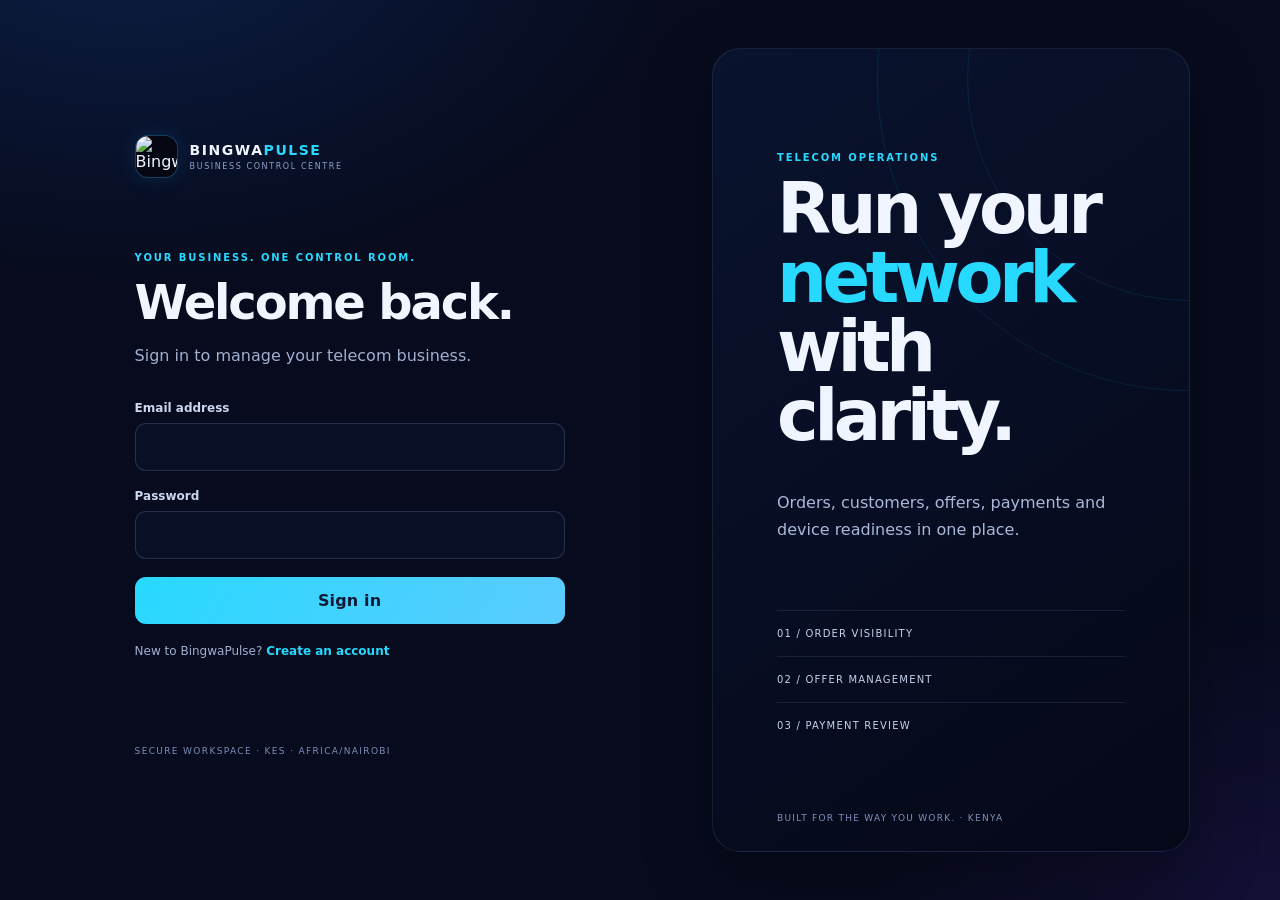
==== commit 505c02d2: "Point BingwaPulse web branding to original uploaded icon" ====
--- a/web/index.html
+++ b/web/index.html
@@ -6,14 +6,14 @@
   <meta name="theme-color" content="#05060A">
   <meta name="description" content="BingwaPulse telecom business management dashboard">
   <title>BingwaPulse - Business Control Centre</title>
-  <link rel="icon" href="./icon.webp" type="image/webp">
+  <link rel="icon" href="./icon.png" type="image/png">
   <link rel="stylesheet" href="./app.css">
   <script type="module" src="./app.js"></script>
 </head>
 <body>
   <main id="authGate" class="auth-wrap">
     <section class="auth-card">
-      <div class="brand"><div class="brand-icon"><img src="./icon.webp" alt="BingwaPulse"></div><div><strong>BINGWA<span>PULSE</span></strong><small>BUSINESS CONTROL CENTRE</small></div></div>
+      <div class="brand"><div class="brand-icon"><img src="./icon.png" alt="BingwaPulse"></div><div><strong>BINGWA<span>PULSE</span></strong><small>BUSINESS CONTROL CENTRE</small></div></div>
       <p class="eyebrow">YOUR BUSINESS. ONE CONTROL ROOM.</p>
       <h1 id="authTitle">Welcome back.</h1>
       <p id="authDescription" class="muted">Sign in to manage your telecom business.</p>
@@ -37,7 +37,7 @@
 
   <section id="workspaceGate" class="workspace-wrap" hidden>
     <div class="workspace-card">
-      <div class="brand"><div class="brand-icon"><img src="./icon.webp" alt="BingwaPulse"></div><div><strong>BINGWA<span>PULSE</span></strong><small>BUSINESS CONTROL CENTRE</small></div></div>
+      <div class="brand"><div class="brand-icon"><img src="./icon.png" alt="BingwaPulse"></div><div><strong>BINGWA<span>PULSE</span></strong><small>BUSINESS CONTROL CENTRE</small></div></div>
       <p class="eyebrow">FIRST-TIME SETUP</p>
       <h1>Create your business workspace.</h1>
       <p class="muted">This creates your private business space in the existing BingwaPulse database. Your account becomes its owner.</p>
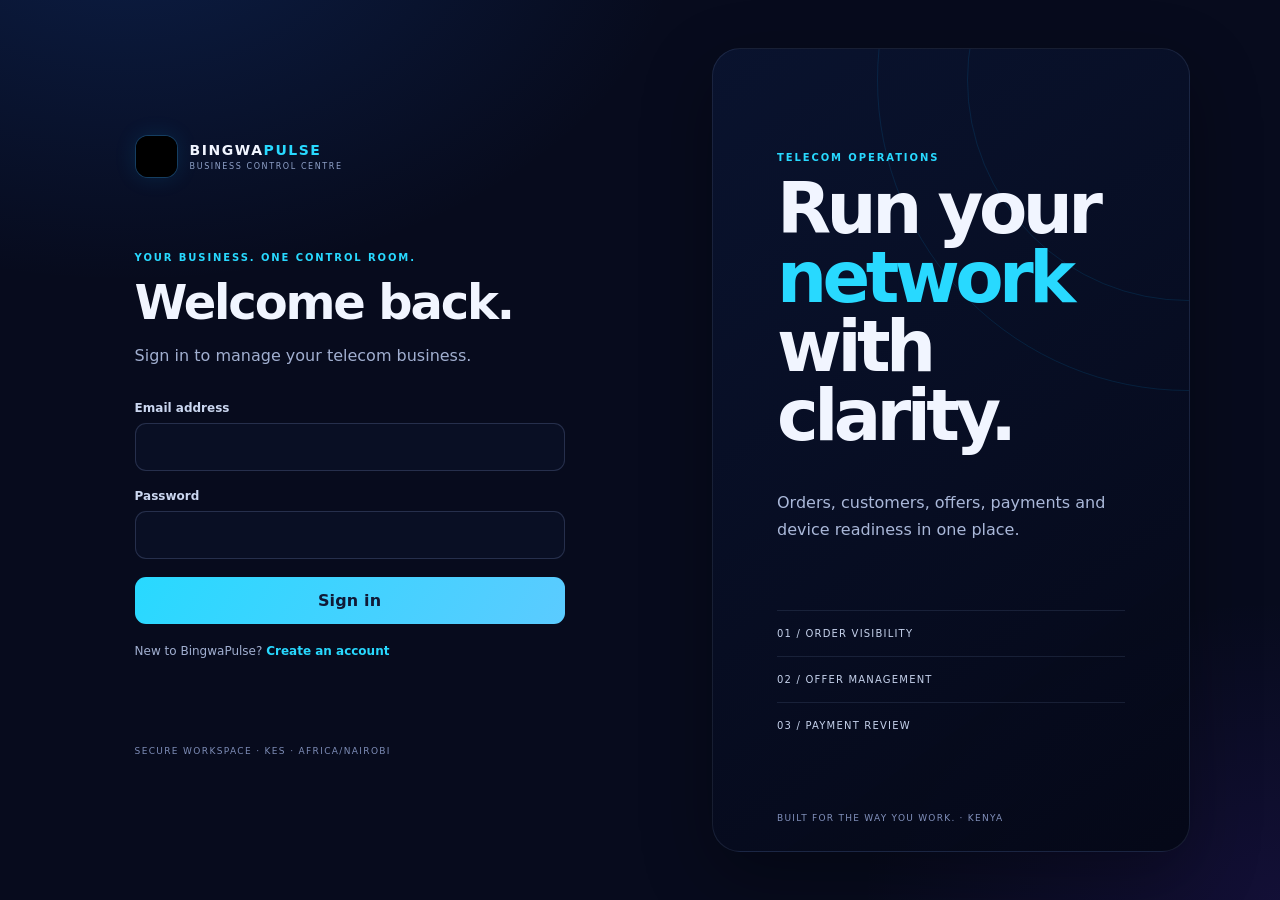
==== commit 0d4fc8df: "Create adaptive-safe BingwaPulse icon layout without altering original artwork" ====
--- a/web/index.html
+++ b/web/index.html
@@ -6,14 +6,14 @@
   <meta name="theme-color" content="#05060A">
   <meta name="description" content="BingwaPulse telecom business management dashboard">
   <title>BingwaPulse - Business Control Centre</title>
-  <link rel="icon" href="./icon.png" type="image/png">
+  <link rel="icon" href="./icon-safe.svg" type="image/png">
   <link rel="stylesheet" href="./app.css">
   <script type="module" src="./app.js"></script>
 </head>
 <body>
   <main id="authGate" class="auth-wrap">
     <section class="auth-card">
-      <div class="brand"><div class="brand-icon"><img src="./icon.png" alt="BingwaPulse"></div><div><strong>BINGWA<span>PULSE</span></strong><small>BUSINESS CONTROL CENTRE</small></div></div>
+      <div class="brand"><div class="brand-icon"><img src="./icon-safe.svg" alt="BingwaPulse"></div><div><strong>BINGWA<span>PULSE</span></strong><small>BUSINESS CONTROL CENTRE</small></div></div>
       <p class="eyebrow">YOUR BUSINESS. ONE CONTROL ROOM.</p>
       <h1 id="authTitle">Welcome back.</h1>
       <p id="authDescription" class="muted">Sign in to manage your telecom business.</p>
@@ -37,7 +37,7 @@
 
   <section id="workspaceGate" class="workspace-wrap" hidden>
     <div class="workspace-card">
-      <div class="brand"><div class="brand-icon"><img src="./icon.png" alt="BingwaPulse"></div><div><strong>BINGWA<span>PULSE</span></strong><small>BUSINESS CONTROL CENTRE</small></div></div>
+      <div class="brand"><div class="brand-icon"><img src="./icon-safe.svg" alt="BingwaPulse"></div><div><strong>BINGWA<span>PULSE</span></strong><small>BUSINESS CONTROL CENTRE</small></div></div>
       <p class="eyebrow">FIRST-TIME SETUP</p>
       <h1>Create your business workspace.</h1>
       <p class="muted">This creates your private business space in the existing BingwaPulse database. Your account becomes its owner.</p>
